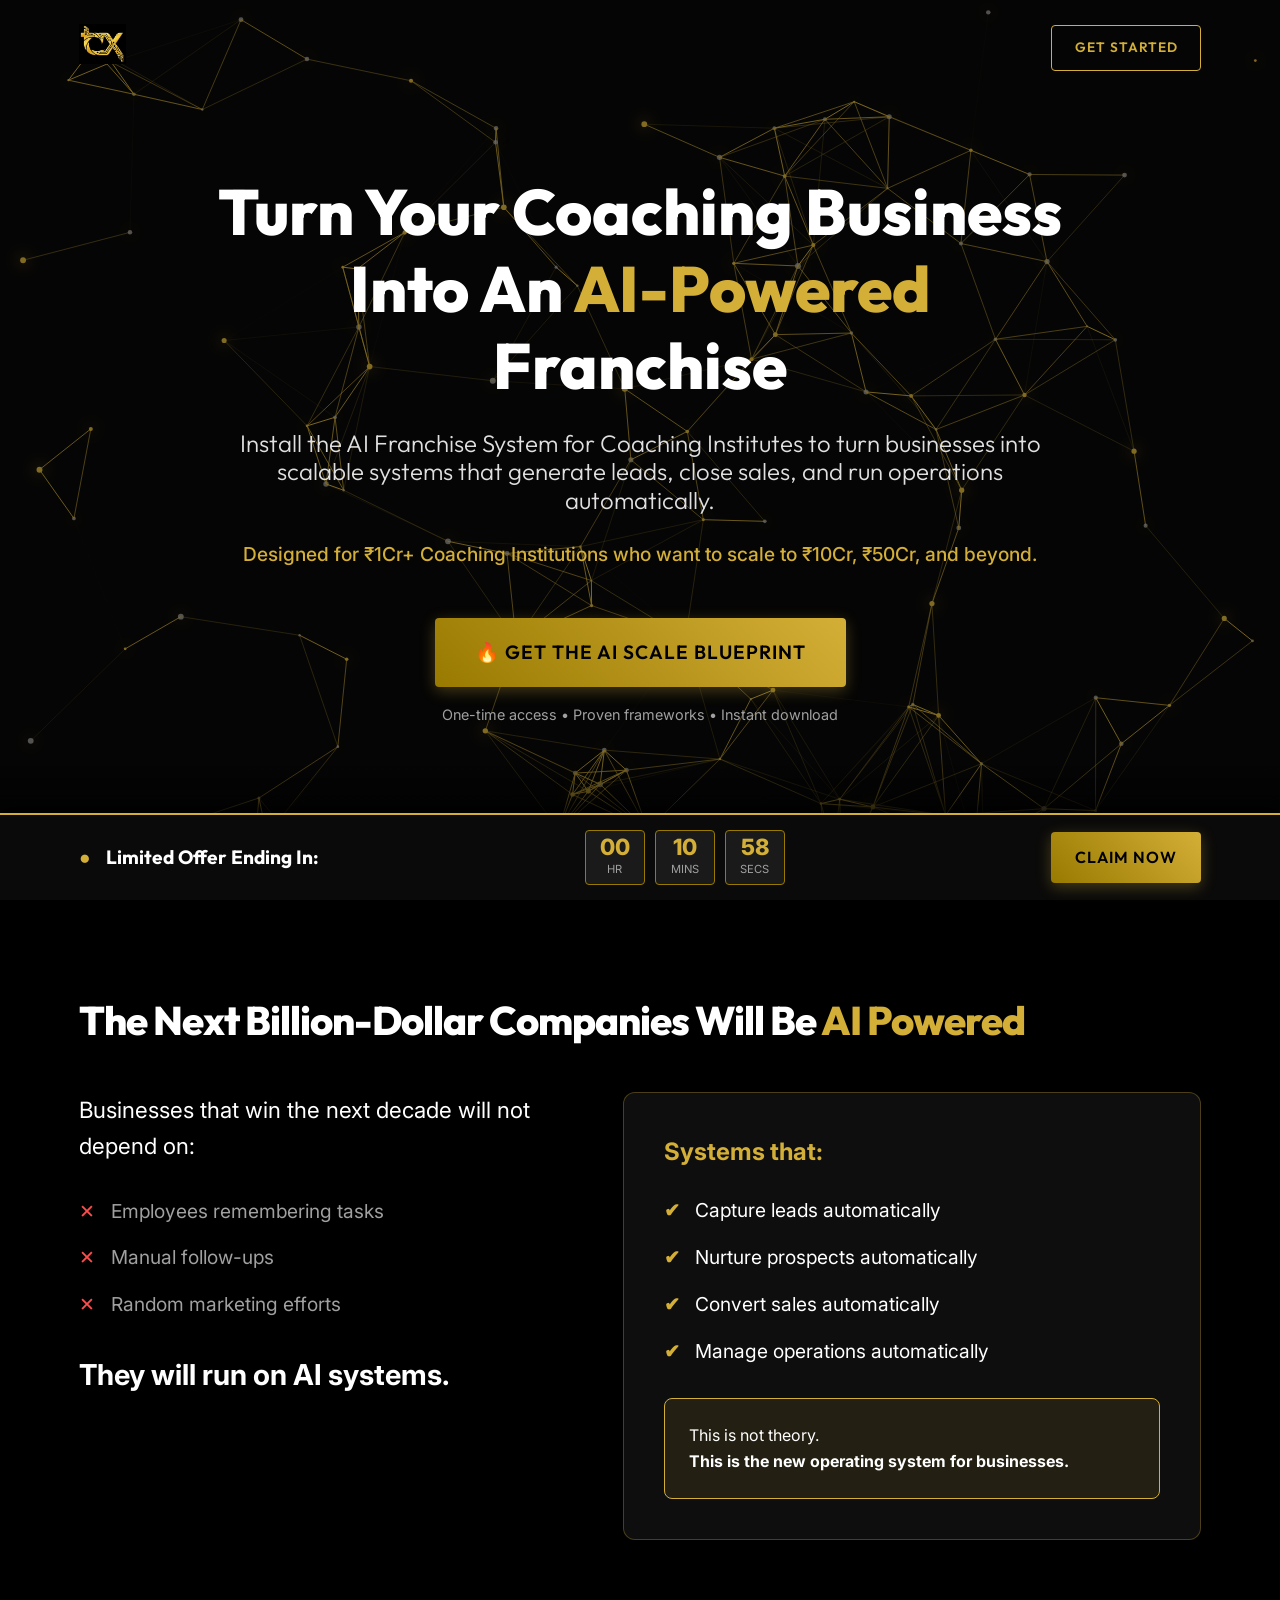
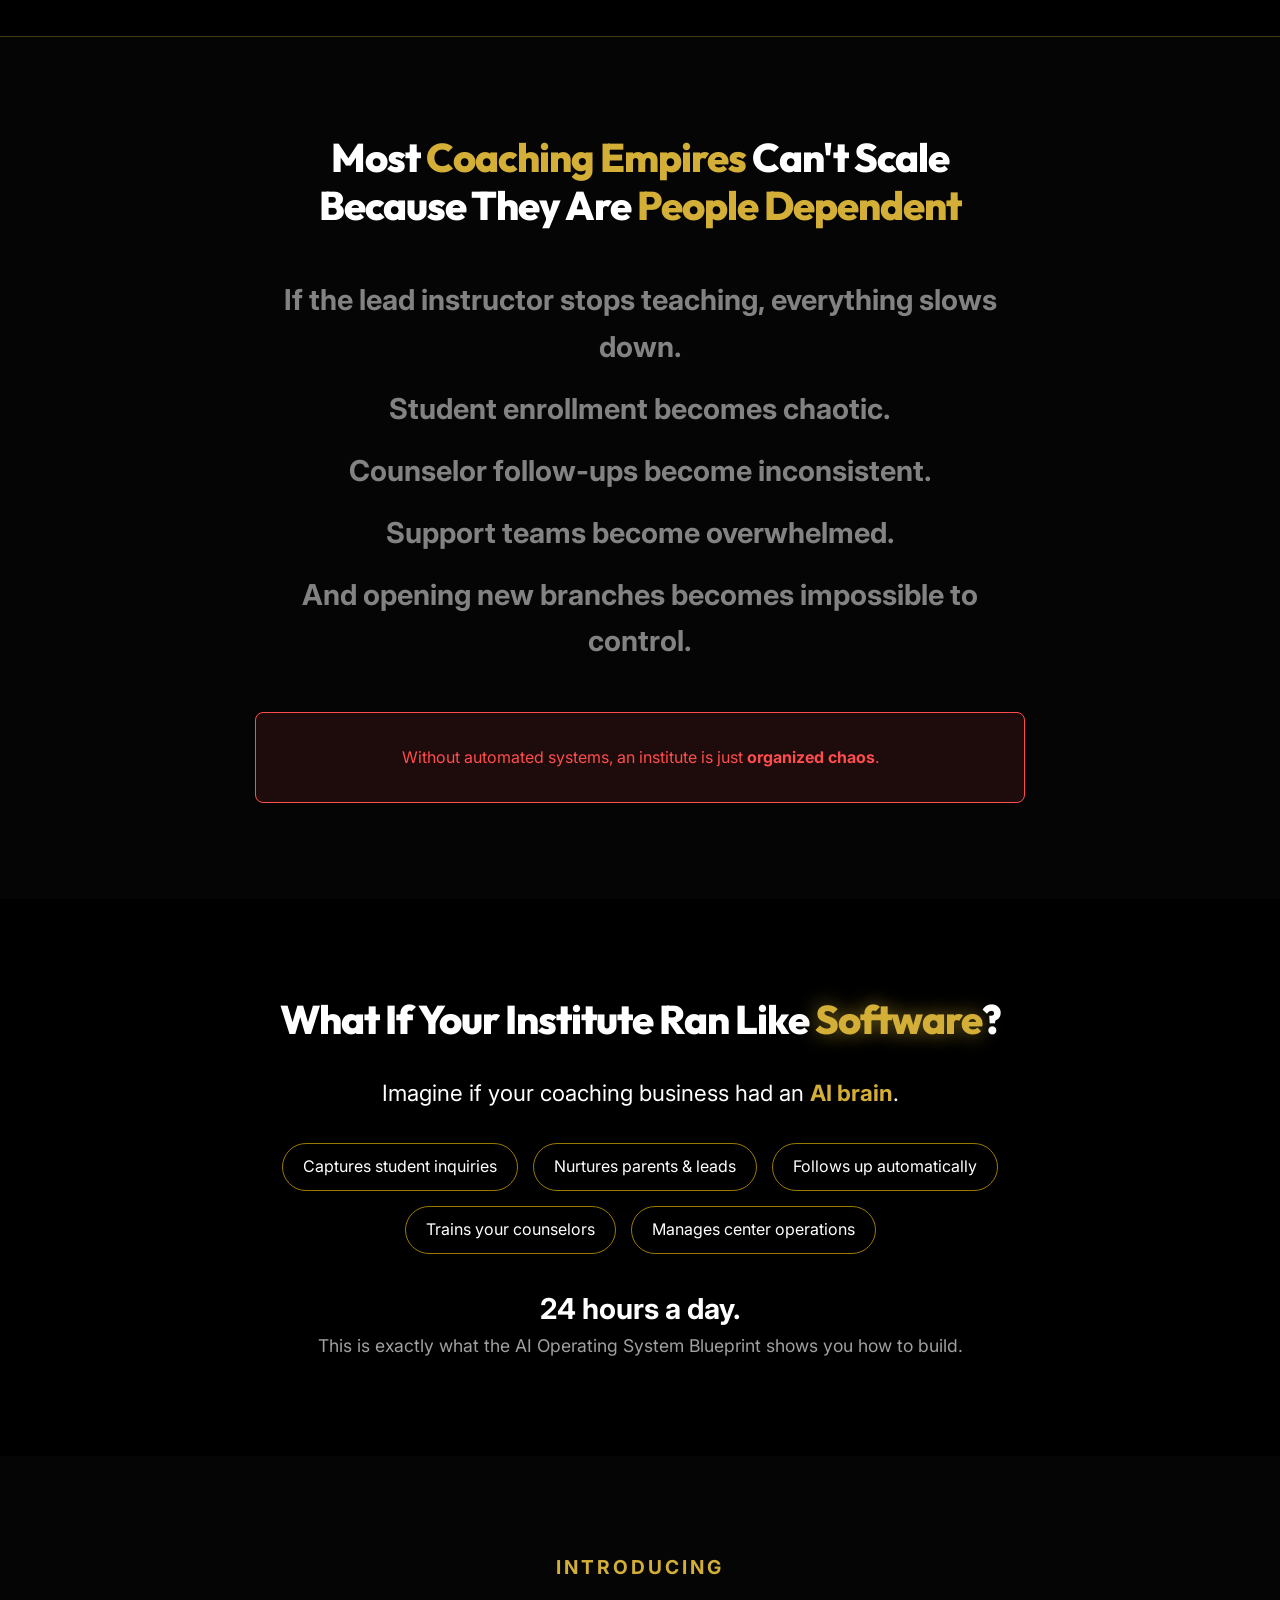
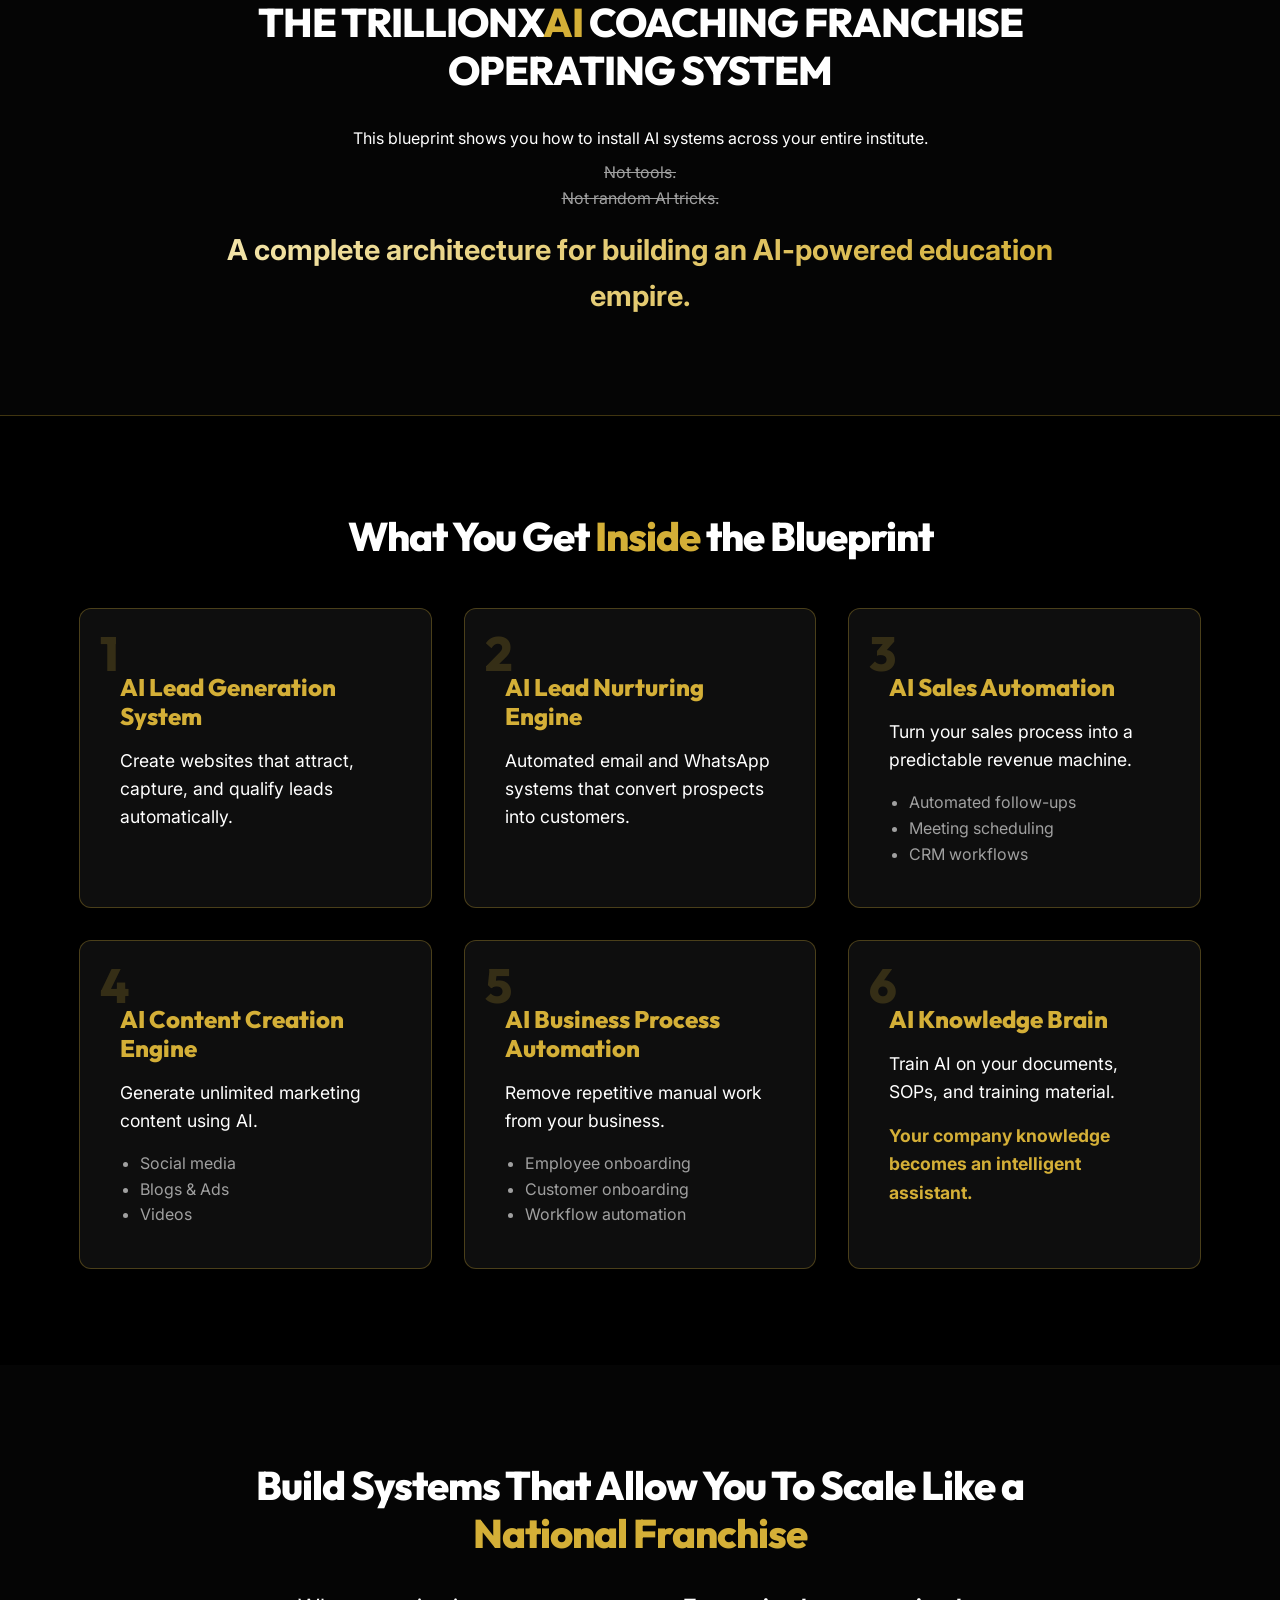
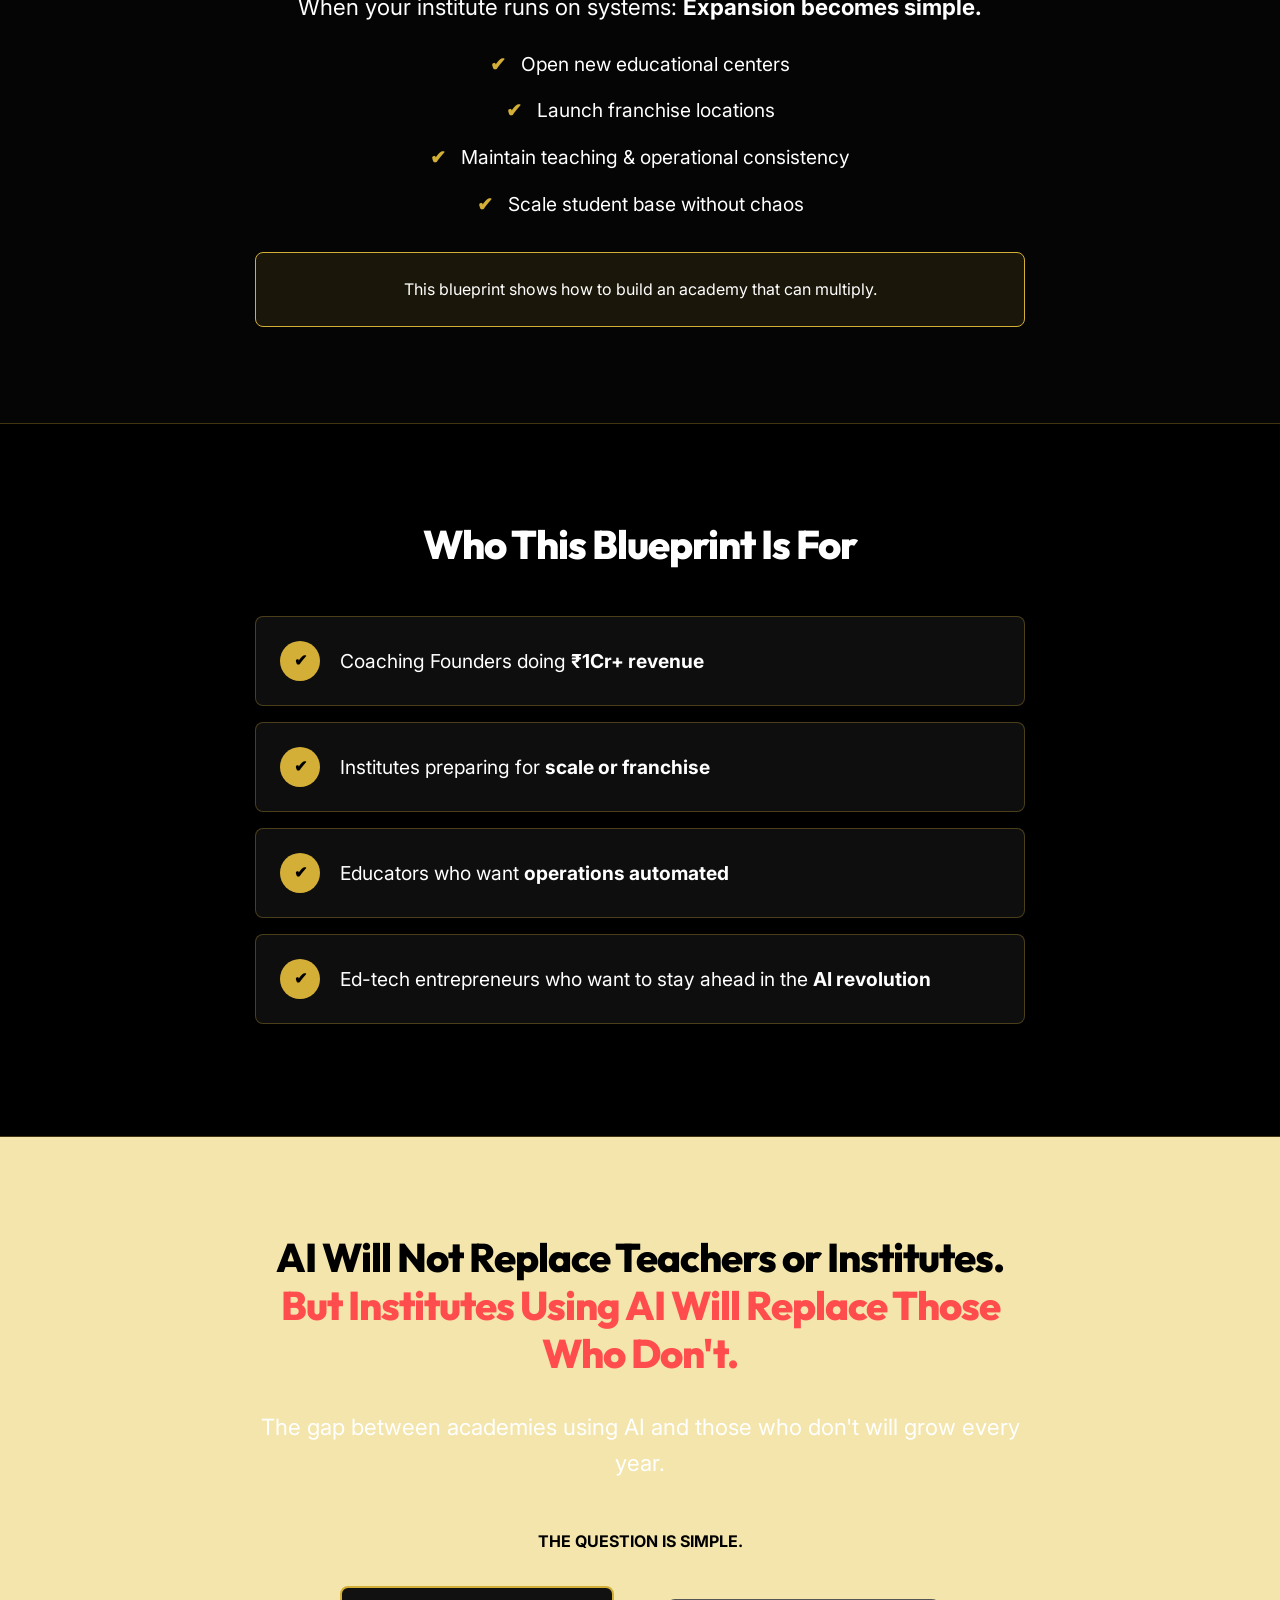
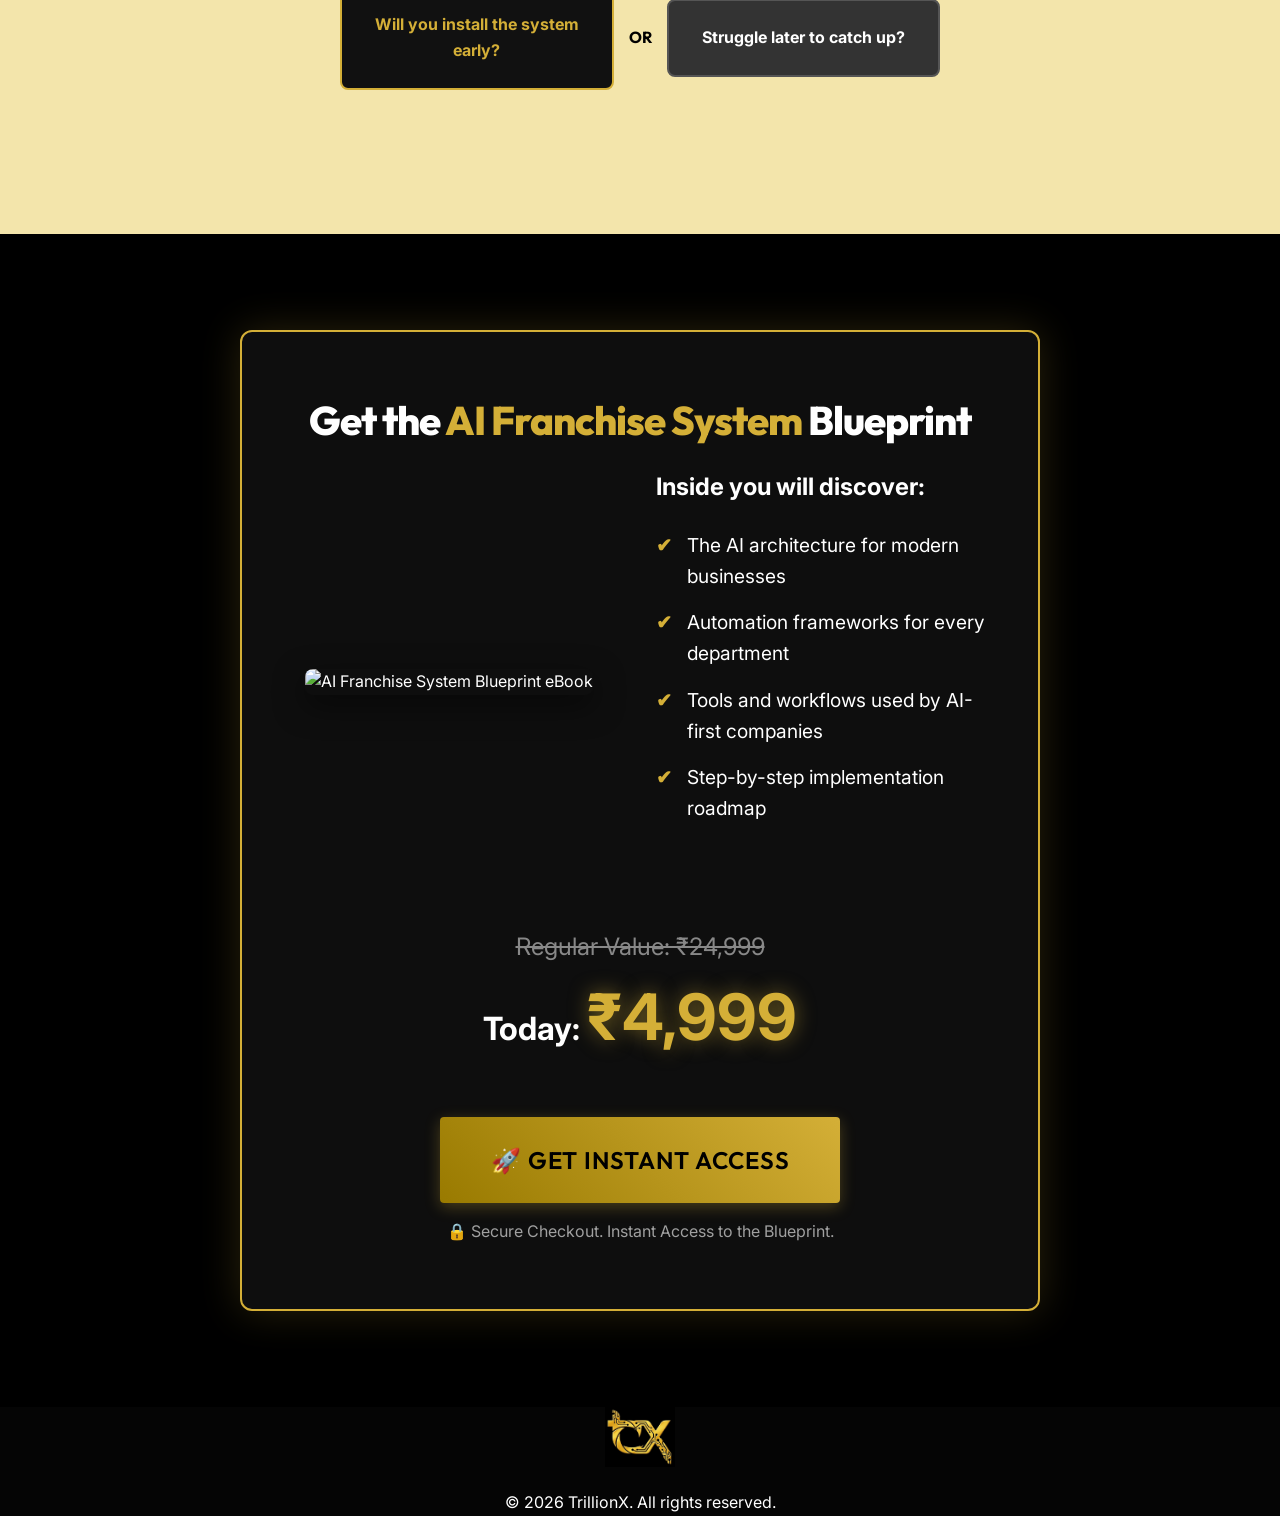
==== index.html @ dd4458d4 "first commit" ====
<!DOCTYPE html>
<html lang="en">

<head>
    <meta charset="UTF-8">
    <meta name="viewport" content="width=device-width, initial-scale=1.0">
    <title>TrillionX - AI Business Operating System Blueprint</title>
    <meta name="description"
        content="Install the AI Franchise System for Coaching Institutes to turn businesses into scalable systems that generate leads, close sales, and run operations automatically.">
    <link
        href="https://fonts.googleapis.com/css2?family=Outfit:wght@300;400;600;800&family=Inter:wght@400;500;700&display=swap"
        rel="stylesheet">
    <link rel="stylesheet" href="styles.css">
</head>

<body>

    <!-- Scroll Progress Bar -->
    <div class="progress-container">
        <div class="progress-bar" id="myBar"></div>
    </div>

    <!-- Sticky CTA Button (Removed as per request, using sticky bottom bar instead) -->

    <!-- Navigation -->
    <nav class="navbar">
        <div class="container nav-container">
            <div class="logo">
                <img src="assets/tx-logo.jpeg" alt="TrillionX Logo">
            </div>
            <a href="checkout.html" class="btn btn-outline glow-hover nav-cta-btn">Get Started</a>
        </div>
    </nav>

    <!-- 1. Hero Section -->
    <header id="hero" class="section hero-section">
        <canvas id="hero-canvas"></canvas>
        <div class="container hero-content">
            <h1 class="headline reveal fade-up">Turn Your Coaching Business Into an <span class="text-gold">AI-Powered</span>
                Franchise</h1>
            <h2 class="subheadline reveal fade-up delay-1">Install the AI Franchise System for Coaching Institutes to
                turn businesses into scalable systems that generate leads, close sales, and run operations
                automatically.</h2>
            <p class="supporting-line reveal fade-up delay-2">Designed for ₹1Cr+ Coaching Institutions who want to scale
                to ₹10Cr, ₹50Cr, and beyond.</p>

            <div class="cta-wrapper reveal fade-up delay-3">
                <a href="checkout.html" class="btn btn-primary btn-large pulse-glow">🔥 Get the AI Scale Blueprint</a>
                <p class="cta-microcopy">One-time access &bull; Proven frameworks &bull; Instant download</p>
            </div>
        </div>
        <div class="hero-fade-bottom"></div>
    </header>

    <!-- 2. The Big Opportunity -->
    <section id="opportunity" class="section dark-section">
        <div class="container">
            <div class="section-header reveal fade-up">
                <h2 class="section-title">The Next Billion-Dollar Companies Will Be <span class="text-gold">AI
                        Powered</span></h2>
            </div>

            <div class="content-split">
                <div class="split-left reveal fade-right">
                    <p class="lead-text">Businesses that win the next decade will not depend on:</p>
                    <ul class="cross-list">
                        <li>Employees remembering tasks</li>
                        <li>Manual follow-ups</li>
                        <li>Random marketing efforts</li>
                    </ul>
                    <p class="lead-text emphasize">They will run on AI systems.</p>
                </div>

                <div class="split-right reveal fade-left glass-card">
                    <p class="card-title">Systems that:</p>
                    <ul class="check-list">
                        <li><span>✔</span> Capture leads automatically</li>
                        <li><span>✔</span> Nurture prospects automatically</li>
                        <li><span>✔</span> Convert sales automatically</li>
                        <li><span>✔</span> Manage operations automatically</li>
                    </ul>
                    <div class="callout box-gold">
                        <p>This is not theory.<br><strong>This is the new operating system for businesses.</strong></p>
                    </div>
                </div>
            </div>
        </div>
    </section>

    <!-- 3. The Problem -->
    <section id="problem" class="section border-top">
        <div class="container text-center max-w-800">
            <h2 class="section-title reveal fade-up">Most <span class="text-gold">Coaching Empires</span> Can't Scale
                Because They Are <span class="text-gold">People Dependent</span></h2>

            <div class="problem-stack">
                <p class="problem-text reveal fade-up delay-1">If the lead instructor stops teaching, everything slows
                    down.</p>
                <p class="problem-text reveal fade-up delay-2">Student enrollment becomes chaotic.</p>
                <p class="problem-text reveal fade-up delay-3">Counselor follow-ups become inconsistent.</p>
                <p class="problem-text reveal fade-up delay-4">Support teams become overwhelmed.</p>
                <p class="problem-text reveal fade-up delay-5">And opening new branches becomes impossible to control.
                </p>
            </div>

            <div class="alert-box alert-red reveal zoom-in">
                <p>Without automated systems, an institute is just <strong>organized chaos</strong>.</p>
            </div>
        </div>
    </section>

    <!-- 4. The Breakthrough Idea -->
    <section id="solution" class="section dark-section">
        <div class="container text-center max-w-800">
            <h2 class="section-title text-xl reveal fade-up">What If Your Institute Ran Like <span
                    class="text-gold glow-text">Software</span>?</h2>

            <p class="lead-text mt-4 reveal fade-up delay-1">Imagine if your coaching business had an <strong
                    class="text-gold">AI brain</strong>.</p>

            <div class="feature-pills reveal fade-up delay-2">
                <span class="pill">Captures student inquiries</span>
                <span class="pill">Nurtures parents & leads</span>
                <span class="pill">Follows up automatically</span>
                <span class="pill">Trains your counselors</span>
                <span class="pill">Manages center operations</span>
            </div>

            <p class="lead-text emphasize mt-4 reveal fade-up delay-3">24 hours a day.</p>
            <p class="sub-text reveal fade-up delay-4">This is exactly what the AI Operating System Blueprint shows you
                how to build.</p>
        </div>
    </section>

    <!-- 5. Introducing the Product -->
    <section id="product" class="section product-showcase">
        <div class="container text-center max-w-900">
            <p class="kicker text-gold reveal fade-up">Introducing</p>
            <h2 class="section-title uppercase reveal fade-up delay-1">The TrillionX<span class="text-gold">AI</span>
                Coaching Franchise Operating System</h2>

            <div class="product-description reveal fade-up delay-2 mt-4">
                <p>This blueprint shows you how to install AI systems across your entire institute.</p>
                <p class="text-muted line-through mt-2">Not tools.</p>
                <p class="text-muted line-through">Not random AI tricks.</p>
                <p class="emphasize gradient-text mt-3">A complete architecture for building an AI-powered education
                    empire.</p>
            </div>
        </div>
    </section>

    <!-- 6. What You Get Inside the Blueprint -->
    <section id="features" class="section dark-section border-top">
        <div class="container">
            <h2 class="section-title text-center mb-5 reveal fade-up">What You Get <span class="text-gold">Inside</span>
                the Blueprint</h2>

            <div class="grid features-grid">
                <!-- Feature 1 -->
                <div class="feature-card glass-card reveal zoom-in">
                    <div class="fc-number">1</div>
                    <h3 class="fc-title">AI Lead Generation System</h3>
                    <p class="fc-desc">Create websites that attract, capture, and qualify leads automatically.</p>
                </div>

                <!-- Feature 2 -->
                <div class="feature-card glass-card reveal zoom-in delay-1">
                    <div class="fc-number">2</div>
                    <h3 class="fc-title">AI Lead Nurturing Engine</h3>
                    <p class="fc-desc">Automated email and WhatsApp systems that convert prospects into customers.</p>
                </div>

                <!-- Feature 3 -->
                <div class="feature-card glass-card reveal zoom-in delay-2">
                    <div class="fc-number">3</div>
                    <h3 class="fc-title">AI Sales Automation</h3>
                    <p class="fc-desc">Turn your sales process into a predictable revenue machine.</p>
                    <ul class="fc-list">
                        <li>Automated follow-ups</li>
                        <li>Meeting scheduling</li>
                        <li>CRM workflows</li>
                    </ul>
                </div>

                <!-- Feature 4 -->
                <div class="feature-card glass-card reveal zoom-in delay-3">
                    <div class="fc-number">4</div>
                    <h3 class="fc-title">AI Content Creation Engine</h3>
                    <p class="fc-desc">Generate unlimited marketing content using AI.</p>
                    <ul class="fc-list">
                        <li>Social media</li>
                        <li>Blogs &amp; Ads</li>
                        <li>Videos</li>
                    </ul>
                </div>

                <!-- Feature 5 -->
                <div class="feature-card glass-card reveal zoom-in delay-4">
                    <div class="fc-number">5</div>
                    <h3 class="fc-title">AI Business Process Automation</h3>
                    <p class="fc-desc">Remove repetitive manual work from your business.</p>
                    <ul class="fc-list">
                        <li>Employee onboarding</li>
                        <li>Customer onboarding</li>
                        <li>Workflow automation</li>
                    </ul>
                </div>

                <!-- Feature 6 -->
                <div class="feature-card glass-card reveal zoom-in delay-5">
                    <div class="fc-number">6</div>
                    <h3 class="fc-title">AI Knowledge Brain</h3>
                    <p class="fc-desc">Train AI on your documents, SOPs, and training material.</p>
                    <p class="fc-desc mt-2 text-gold"><strong>Your company knowledge becomes an intelligent
                            assistant.</strong></p>
                </div>
            </div>
        </div>
    </section>

    <!-- 7. The Franchise Opportunity -->
    <section id="scale" class="section">
        <div class="container container-sm text-center">
            <h2 class="section-title reveal fade-up">Build Systems That Allow You To Scale Like a <span
                    class="text-gold">National Franchise</span></h2>

            <p class="lead-text mt-4 reveal fade-up delay-1">When your institute runs on systems: <strong>Expansion
                    becomes simple.</strong></p>

            <ul class="check-list checklist-center mt-4 reveal fade-up delay-2">
                <li><span>✔</span> Open new educational centers</li>
                <li><span>✔</span> Launch franchise locations</li>
                <li><span>✔</span> Maintain teaching & operational consistency</li>
                <li><span>✔</span> Scale student base without chaos</li>
            </ul>

            <div class="callout box-gold outline-only mt-5 reveal zoom-in delay-3">
                <p>This blueprint shows how to build an academy that can multiply.</p>
            </div>
        </div>
    </section>

    <!-- 8. Who This Blueprint Is For -->
    <section id="audience" class="section dark-section border-y">
        <div class="container container-sm">
            <h2 class="section-title text-center reveal fade-up">Who This Blueprint Is For</h2>

            <ul class="audience-list mt-5 reveal fade-up delay-1">
                <li>
                    <div class="icon-wrap">✔</div>
                    <p>Coaching Founders doing <strong>₹1Cr+ revenue</strong></p>
                </li>
                <li>
                    <div class="icon-wrap">✔</div>
                    <p>Institutes preparing for <strong>scale or franchise</strong></p>
                </li>
                <li>
                    <div class="icon-wrap">✔</div>
                    <p>Educators who want <strong>operations automated</strong></p>
                </li>
                <li>
                    <div class="icon-wrap">✔</div>
                    <p>Ed-tech entrepreneurs who want to stay ahead in the <strong>AI revolution</strong></p>
                </li>
            </ul>
        </div>
    </section>

    <!-- 9. The Cost of Ignoring AI -->
    <section id="cost" class="section bg-warning">
        <div class="container text-center max-w-800">
            <h2 class="section-title text-dark reveal fade-up">AI Will Not Replace Teachers or Institutes. <br><span
                    class="text-red">But Institutes Using AI Will Replace Those Who Don't.</span></h2>

            <p class="lead-text text-dark mt-4 reveal fade-up delay-1">The gap between academies using AI and those who
                don't will grow every year.</p>

            <div class="decision-split mt-5 reveal fade-up delay-2">
                <p class="decision-q font-bold uppercase text-dark">The question is simple.</p>
                <div class="d-flex split-options mt-4">
                    <div class="opt opt-yes">
                        <p>Will you install the system early?</p>
                    </div>
                    <div class="opt-or text-dark">OR</div>
                    <div class="opt opt-no">
                        <p>Struggle later to catch up?</p>
                    </div>
                </div>
            </div>
        </div>
    </section>

    <!-- 10. Offer Section -->
    <section id="offer" class="section dark-section">
        <div class="container text-center">

            <div class="offer-box glass-card reveal zoom-in">
                <h2 class="section-title mb-4">Get the <span class="text-gold">AI Franchise System</span> Blueprint</h2>

                <div class="offer-split">
                    <div class="offer-image">
                        <img src="assets/blueprint.png" alt="AI Franchise System Blueprint eBook"
                            class="blueprint-img pulse-glow-img">
                    </div>
                    <div class="offer-contents text-left mb-5">
                        <p class="mb-3 font-bold text-lg">Inside you will discover:</p>
                        <ul class="check-list">
                            <li><span>✔</span> The AI architecture for modern businesses</li>
                            <li><span>✔</span> Automation frameworks for every department</li>
                            <li><span>✔</span> Tools and workflows used by AI-first companies</li>
                            <li><span>✔</span> Step-by-step implementation roadmap</li>
                        </ul>
                    </div>
                </div>

                <div class="pricing-box mb-5 mt-4">
                    <p class="price-strikethrough">Regular Value: ₹24,999</p>
                    <p class="price-today">Today: <span class="text-gold text-giant">₹4,999</span></p>
                </div>

                <a href="checkout.html" class="btn btn-primary btn-massive pulse-glow">🚀 Get Instant Access</a>
                <p class="secure-checkout mt-3 text-muted">🔒 Secure Checkout. Instant Access to the Blueprint.</p>
            </div>

        </div>
    </section>

    <!-- Footer -->
    <footer class="footer">
        <div class="container text-center">
            <img src="assets/tx-logo.jpeg" alt="TrillionX Logo" class="footer-logo mb-3">
            <p>&copy; 2026 TrillionX. All rights reserved.</p>
        </div>
    </footer>

    <!-- Sticky Timer Bar -->
    <div class="sticky-timer-bar">
        <div class="container timer-container">
            <div class="timer-text">
                <span class="text-gold blink-dot">●</span> Limited Offer Ending In:
            </div>
            <div class="timer-clock">
                <div class="timer-block">
                    <span class="num text-white" id="timer-hr">00</span>
                    <span class="label">hr</span>
                </div>
                <div class="timer-block">
                    <span class="num text-gold" id="timer-min">11</span>
                    <span class="label">mins</span>
                </div>
                <div class="timer-block">
                    <span class="num text-gold" id="timer-sec">00</span>
                    <span class="label">secs</span>
                </div>
            </div>
            <a href="checkout.html" class="btn btn-primary timer-btn pulse-glow">Claim Now</a>
        </div>
    </div>

    <script src="main.js"></script>
</body>

</html>
---- styles.css ----
/* Reset and Base Styles */
* {
    margin: 0;
    padding: 0;
    box-sizing: border-box;
}

:root {
    /* Luxury Color Palette */
    --color-bg-dark: #050505;
    --color-bg-darker: #000000;
    --color-gold: #d4af37;
    --color-gold-light: #f3e5ab;
    --color-gold-dark: #997a00;
    --color-white: #ffffff;
    --color-text-muted: #a0a0a0;
    --color-glass: rgba(20, 20, 20, 0.7);
    --color-glass-border: rgba(212, 175, 55, 0.3);

    /* Typography */
    --font-heading: 'Outfit', sans-serif;
    --font-body: 'Inter', sans-serif;
}

html {
    scroll-behavior: smooth;
    font-size: 16px;
}

body {
    background-color: var(--color-bg-dark);
    color: var(--color-white);
    font-family: var(--font-body);
    line-height: 1.6;
    overflow-x: hidden;
}

/* Typography Utility Classes */
h1,
h2,
h3,
h4,
h5,
h6 {
    font-family: var(--font-heading);
    font-weight: 800;
    line-height: 1.2;
}

.text-gold {
    color: var(--color-gold);
}

.text-red {
    color: #ff4d4d;
}

.text-dark {
    color: var(--color-bg-darker);
}

.glow-text {
    text-shadow: 0 0 20px rgba(212, 175, 55, 0.6);
}

.gradient-text {
    background: linear-gradient(90deg, var(--color-gold-light) 0%, var(--color-gold) 100%);
    background-clip: text;
    -webkit-background-clip: text;
    -webkit-text-fill-color: transparent;
}

.text-muted {
    color: var(--color-text-muted);
}

.text-xl {
    font-size: 3rem;
}

.text-lg {
    font-size: 1.5rem;
}

.text-sm {
    font-size: 0.9rem;
}

.font-bold {
    font-weight: 700;
}

.uppercase {
    text-transform: uppercase;
}

.text-center {
    text-align: center;
}

.text-left {
    text-align: left;
}

.line-through {
    text-decoration: line-through;
}

.mb-2 {
    margin-bottom: 0.5rem;
}

.mb-3 {
    margin-bottom: 1rem;
}

.mb-4 {
    margin-bottom: 1.5rem;
}

.mb-5 {
    margin-bottom: 3rem;
}

.mt-2 {
    margin-top: 0.5rem;
}

.mt-3 {
    margin-top: 1rem;
}

.mt-4 {
    margin-top: 2rem;
}

.mt-5 {
    margin-top: 3rem;
}

/* Layout Utilities */
.container {
    width: 90%;
    margin: 0 auto;
    max-width: 1200px;
    padding: 0 15px;
}

.container-sm {
    max-width: 800px;
}

.max-w-800 {
    max-width: 800px;
    margin-left: auto;
    margin-right: auto;
}

.max-w-900 {
    max-width: 900px;
    margin-left: auto;
    margin-right: auto;
}

.w-full {
    width: 100%;
}

/* Scroll Progress Bar */
.progress-container {
    width: 100%;
    height: 4px;
    background: transparent;
    position: fixed;
    top: 0;
    z-index: 1000;
}

.progress-bar {
    height: 4px;
    background: var(--color-gold);
    box-shadow: 0 0 10px var(--color-gold);
    width: 0%;
}

/* Base Components */
.btn {
    display: inline-block;
    padding: 1rem 2rem;
    font-family: var(--font-heading);
    font-weight: 600;
    text-transform: uppercase;
    text-decoration: none;
    border-radius: 4px;
    transition: all 0.3s ease;
    cursor: pointer;
    border: none;
    letter-spacing: 1px;
}

.btn-primary {
    background: linear-gradient(45deg, var(--color-gold-dark), var(--color-gold));
    color: var(--color-bg-darker);
    box-shadow: 0 4px 15px rgba(212, 175, 55, 0.3);
}

.btn-primary:hover,
.glow-hover:hover {
    box-shadow: 0 0 25px rgba(212, 175, 55, 0.8);
    transform: translateY(-2px);
}

.btn-outline {
    background: transparent;
    border: 1px solid var(--color-gold);
    color: var(--color-gold);
}

.nav-cta-btn {
    padding: 0.7rem 1.4rem;
    font-size: 0.85rem;
}

.btn-large {
    font-size: 1.2rem;
    padding: 1.2rem 2.5rem;
}

.btn-massive {
    font-size: 1.5rem;
    padding: 1.5rem 3rem;
    width: 100%;
    max-width: 400px;
}

.pulse-glow {
    animation: pulse 2s infinite;
}

@keyframes pulse {
    0% {
        box-shadow: 0 0 0 0 rgba(212, 175, 55, 0.7);
    }

    70% {
        box-shadow: 0 0 0 15px rgba(212, 175, 55, 0);
    }

    100% {
        box-shadow: 0 0 0 0 rgba(212, 175, 55, 0);
    }
}

/* Glassmorphism Cards */
.glass-card {
    background: var(--color-glass);
    backdrop-filter: blur(10px);
    -webkit-backdrop-filter: blur(10px);
    border: 1px solid var(--color-glass-border);
    border-radius: 12px;
    padding: 2.5rem;
}

/* Sections */
.section {
    padding: 6rem 0;
    position: relative;
}

.dark-section {
    background-color: var(--color-bg-darker);
}

.border-top {
    border-top: 1px solid var(--color-glass-border);
}

.border-y {
    border-top: 1px solid var(--color-glass-border);
    border-bottom: 1px solid var(--color-glass-border);
}

.bg-warning {
    background-color: var(--color-gold-light);
}

.section-title {
    font-size: 2.5rem;
    margin-bottom: 1.5rem;
    letter-spacing: -1px;
}

.lead-text {
    font-size: 1.4rem;
    color: var(--color-white);
}

.sub-text {
    font-size: 1.1rem;
    color: var(--color-text-muted);
}

.emphasize {
    font-weight: 700;
    font-size: 1.8rem;
}

/* Sticky CTA */
.sticky-cta {
    position: fixed;
    bottom: 90px;
    right: 30px;
    background: var(--color-gold);
    color: var(--color-bg-darker);
    padding: 1rem 2rem;
    font-family: var(--font-heading);
    font-weight: 700;
    text-transform: uppercase;
    text-decoration: none;
    border-radius: 50px;
    z-index: 999;
    box-shadow: 0 5px 20px rgba(212, 175, 55, 0.5);
    transition: all 0.4s ease;
    opacity: 0;
    transform: translateY(50px);
    pointer-events: none;
}

.sticky-cta.visible {
    opacity: 1;
    transform: translateY(0);
    pointer-events: auto;
}

/* Navigation */
.navbar {
    position: absolute;
    top: 0;
    left: 0;
    width: 100%;
    padding: 1.5rem 0;
    z-index: 100;
}

.nav-container {
    display: flex;
    justify-content: space-between;
    align-items: center;
}

.logo img {
    height: 40px;
}

/* 1. Hero Section */
.hero-section {
    height: 100vh;
    min-height: 800px;
    display: flex;
    align-items: center;
    justify-content: center;
    text-align: center;
    position: relative;
    overflow: hidden;
}

#hero-canvas {
    position: absolute;
    top: 0;
    left: 0;
    width: 100%;
    height: 100%;
    z-index: 1;
    opacity: 0.6;
}

.hero-content {
    position: relative;
    z-index: 10;
    max-width: 900px;
}

.hero-content .headline {
    font-size: 4rem;
    margin-bottom: 1.5rem;
    text-transform: capitalize;
}

.hero-content .subheadline {
    font-size: 1.5rem;
    font-weight: 300;
    color: #e0e0e0;
    margin-bottom: 1.5rem;
}

.hero-content .supporting-line {
    font-size: 1.2rem;
    color: var(--color-gold);
    margin-bottom: 3rem;
    font-weight: 500;
}

.cta-microcopy {
    margin-top: 1rem;
    font-size: 0.9rem;
    color: var(--color-text-muted);
}

.hero-fade-bottom {
    position: absolute;
    bottom: 0;
    left: 0;
    width: 100%;
    height: 150px;
    background: linear-gradient(to bottom, transparent, var(--color-bg-darker));
    z-index: 5;
}

/* Lists and Alignment */
.cross-list {
    list-style: none;
    margin: 2rem 0;
}

.cross-list li {
    font-size: 1.2rem;
    margin-bottom: 1rem;
    position: relative;
    padding-left: 2rem;
    color: var(--color-text-muted);
}

.cross-list li::before {
    content: '✕';
    position: absolute;
    left: 0;
    color: #ff4d4d;
}

.check-list {
    list-style: none;
    margin: 1.5rem 0;
}

.check-list li {
    font-size: 1.2rem;
    margin-bottom: 1rem;
    display: flex;
    align-items: flex-start;
}

.check-list li span {
    color: var(--color-gold);
    margin-right: 15px;
    font-weight: bold;
}

.checklist-center li {
    justify-content: center;
}

/* 2. Opportunity */
.content-split {
    display: flex;
    flex-wrap: wrap;
    gap: 3rem;
    margin-top: 3rem;
}

.split-left,
.split-right {
    flex: 1;
    min-width: 300px;
}

.card-title {
    font-size: 1.5rem;
    font-weight: bold;
    color: var(--color-gold);
    margin-bottom: 1rem;
}

.box-gold {
    border: 1px solid var(--color-gold);
    background: rgba(212, 175, 55, 0.1);
    padding: 1.5rem;
    border-radius: 8px;
    margin-top: 2rem;
}

/* 3. Problem */
.problem-stack {
    margin: 3rem 0;
}

.problem-text {
    font-size: 1.8rem;
    font-weight: bold;
    color: rgba(255, 255, 255, 0.5);
    margin-bottom: 1rem;
    transition: color 0.3s;
}

.problem-text:hover {
    color: #fff;
}

.alert-red {
    border: 1px solid #ff4d4d;
    background: rgba(255, 77, 77, 0.1);
    color: #ff4d4d;
    padding: 2rem;
    border-radius: 8px;
}

/* 4. Solution */
.feature-pills {
    display: flex;
    flex-wrap: wrap;
    justify-content: center;
    gap: 15px;
    margin: 2rem 0;
}

.pill {
    padding: 10px 20px;
    border: 1px solid var(--color-gold-dark);
    border-radius: 50px;
    font-size: 1rem;
    background: rgba(0, 0, 0, 0.5);
}

/* 5. Product */
.product-showcase .kicker {
    text-transform: uppercase;
    letter-spacing: 3px;
    font-size: 1.2rem;
    font-weight: bold;
    margin-bottom: 1rem;
}

/* 6. Features Grid */
.features-grid {
    display: grid;
    grid-template-columns: repeat(auto-fit, minmax(300px, 1fr));
    gap: 2rem;
    margin-top: 3rem;
}

.feature-card {
    position: relative;
    padding-top: 4rem;
}

.fc-number {
    position: absolute;
    top: 20px;
    left: 20px;
    font-size: 3rem;
    font-family: var(--font-heading);
    font-weight: 800;
    color: rgba(212, 175, 55, 0.2);
    line-height: 1;
}

.fc-title {
    color: var(--color-gold);
    font-size: 1.5rem;
    margin-bottom: 1rem;
}

.fc-desc {
    font-size: 1.1rem;
    margin-bottom: 1rem;
}

.fc-list {
    list-style-type: disc;
    padding-left: 20px;
    color: var(--color-text-muted);
}

/* 8. Audience */
.audience-list {
    list-style: none;
}

.audience-list li {
    display: flex;
    align-items: center;
    background: var(--color-glass);
    border: 1px solid var(--color-glass-border);
    padding: 1.5rem;
    border-radius: 8px;
    margin-bottom: 1rem;
}

.audience-list .icon-wrap {
    background: var(--color-gold);
    color: #000;
    width: 40px;
    height: 40px;
    border-radius: 50%;
    display: flex;
    align-items: center;
    justify-content: center;
    font-weight: bold;
    margin-right: 20px;
    flex-shrink: 0;
}

.audience-list p {
    font-size: 1.2rem;
    margin: 0;
}

/* 9. Cost */
.decision-split {
    margin: 3rem auto;
    max-width: 600px;
}

.d-flex {
    display: flex;
    align-items: center;
    justify-content: center;
}

.split-options {
    gap: 15px;
    flex-wrap: wrap;
}

.opt {
    padding: 1.5rem;
    border-radius: 8px;
    font-weight: bold;
    flex: 1;
    min-width: 250px;
}

.opt-yes {
    background: #111;
    color: var(--color-gold);
    border: 2px solid var(--color-gold);
}

.opt-no {
    background: #333;
    color: #fff;
    border: 2px solid #555;
}

.opt-or {
    font-weight: bold;
    font-family: var(--font-heading);
}

/* 10. Offer Phase */
.offer-box {
    max-width: 800px;
    margin: 0 auto;
    padding: 4rem 2rem;
    border: 2px solid var(--color-gold);
    box-shadow: 0 0 40px rgba(212, 175, 55, 0.2);
}

.offer-split {
    display: flex;
    align-items: center;
    gap: 2rem;
    margin-bottom: 2rem;
}

.offer-image {
    flex: 1;
}

.blueprint-img {
    max-width: 100%;
    height: auto;
    border-radius: 8px;
    box-shadow: 0 10px 30px rgba(0, 0, 0, 0.5);
}

.offer-contents {
    flex: 1;
}

.price-strikethrough {
    font-size: 1.5rem;
    text-decoration: line-through;
    color: #888;
}

.price-today {
    font-size: 2rem;
    font-weight: bold;
}

.text-giant {
    font-size: 4rem;
    text-shadow: 0 0 20px rgba(212, 175, 55, 0.5);
}

/* Modal */
.modal-overlay {
    position: fixed;
    top: 0;
    left: 0;
    width: 100%;
    height: 100%;
    background: rgba(0, 0, 0, 0.8);
    display: flex;
    align-items: center;
    justify-content: center;
    z-index: 2000;
    opacity: 0;
    visibility: hidden;
    transition: opacity 0.3s;
}

.modal-overlay.show {
    opacity: 1;
    visibility: visible;
}

.modal-content {
    max-width: 500px;
    width: 90%;
    position: relative;
    padding: 3rem 2rem;
    text-align: center;
    background: #0a0a0a;
}

.close-modal {
    position: absolute;
    top: 15px;
    right: 20px;
    font-size: 2rem;
    cursor: pointer;
    color: var(--color-text-muted);
}

.close-modal:hover {
    color: var(--color-gold);
}

/* Utilities & Animations */
.reveal {
    opacity: 0;
    transition: all 0.8s ease-out;
}

.reveal.active {
    opacity: 1;
    transform: translateY(0) translateX(0) scale(1);
}

.fade-up {
    transform: translateY(50px);
}

.fade-right {
    transform: translateX(-50px);
}

.fade-left {
    transform: translateX(50px);
}

.zoom-in {
    transform: scale(0.9);
}

.delay-1 {
    transition-delay: 0.1s;
}

.delay-2 {
    transition-delay: 0.2s;
}

.delay-3 {
    transition-delay: 0.3s;
}

.delay-4 {
    transition-delay: 0.4s;
}

.delay-5 {
    transition-delay: 0.5s;
}

/* Sticky Timer Bar */
.sticky-timer-bar {
    position: fixed;
    bottom: 0;
    left: 0;
    width: 100%;
    background: #0a0a0a;
    border-top: 2px solid var(--color-gold);
    z-index: 1000;
    padding: 15px 0;
    box-shadow: 0 -5px 20px rgba(0, 0, 0, 0.8);
}

.timer-container {
    display: flex;
    justify-content: space-between;
    align-items: center;
    flex-wrap: wrap;
    gap: 15px;
}

.timer-text {
    font-family: var(--font-heading);
    font-weight: 700;
    font-size: 1.2rem;
    color: var(--color-white);
    display: flex;
    align-items: center;
    gap: 15px;
}

.timer-clock {
    display: flex;
    gap: 10px;
}

.timer-block {
    background: #1a1a1a;
    border: 1px solid var(--color-gold-dark);
    padding: 5px 10px;
    border-radius: 4px;
    text-align: center;
    min-width: 60px;
}

.timer-block span.num {
    display: block;
    font-size: 1.4rem;
    color: var(--color-gold);
    font-weight: 800;
    line-height: 1;
}

.timer-block span.label {
    display: block;
    font-size: 0.7rem;
    color: var(--color-text-muted);
    text-transform: uppercase;
    margin-top: 3px;
}

.timer-btn {
    padding: 0.8rem 1.5rem;
    font-size: 1rem;
    white-space: nowrap;
}

/* Footer Fixes */
.footer-logo {
    max-height: 60px;
    width: auto;
}

/* Responsive Adjustments */
@media (max-width: 768px) {
    .hero-content .headline {
        font-size: 2.8rem;
    }

    .hero-content .subheadline {
        font-size: 1.2rem;
    }

    .section-title {
        font-size: 2rem;
    }

    .content-split {
        flex-direction: column;
    }

    .offer-split {
        flex-direction: column;
    }

    .btn-massive {
        font-size: 1.2rem;
    }

    .nav-cta-btn {
        padding: 0.65rem 1.2rem;
        font-size: 0.8rem;
    }

    .timer-container {
        justify-content: center;
    }
}
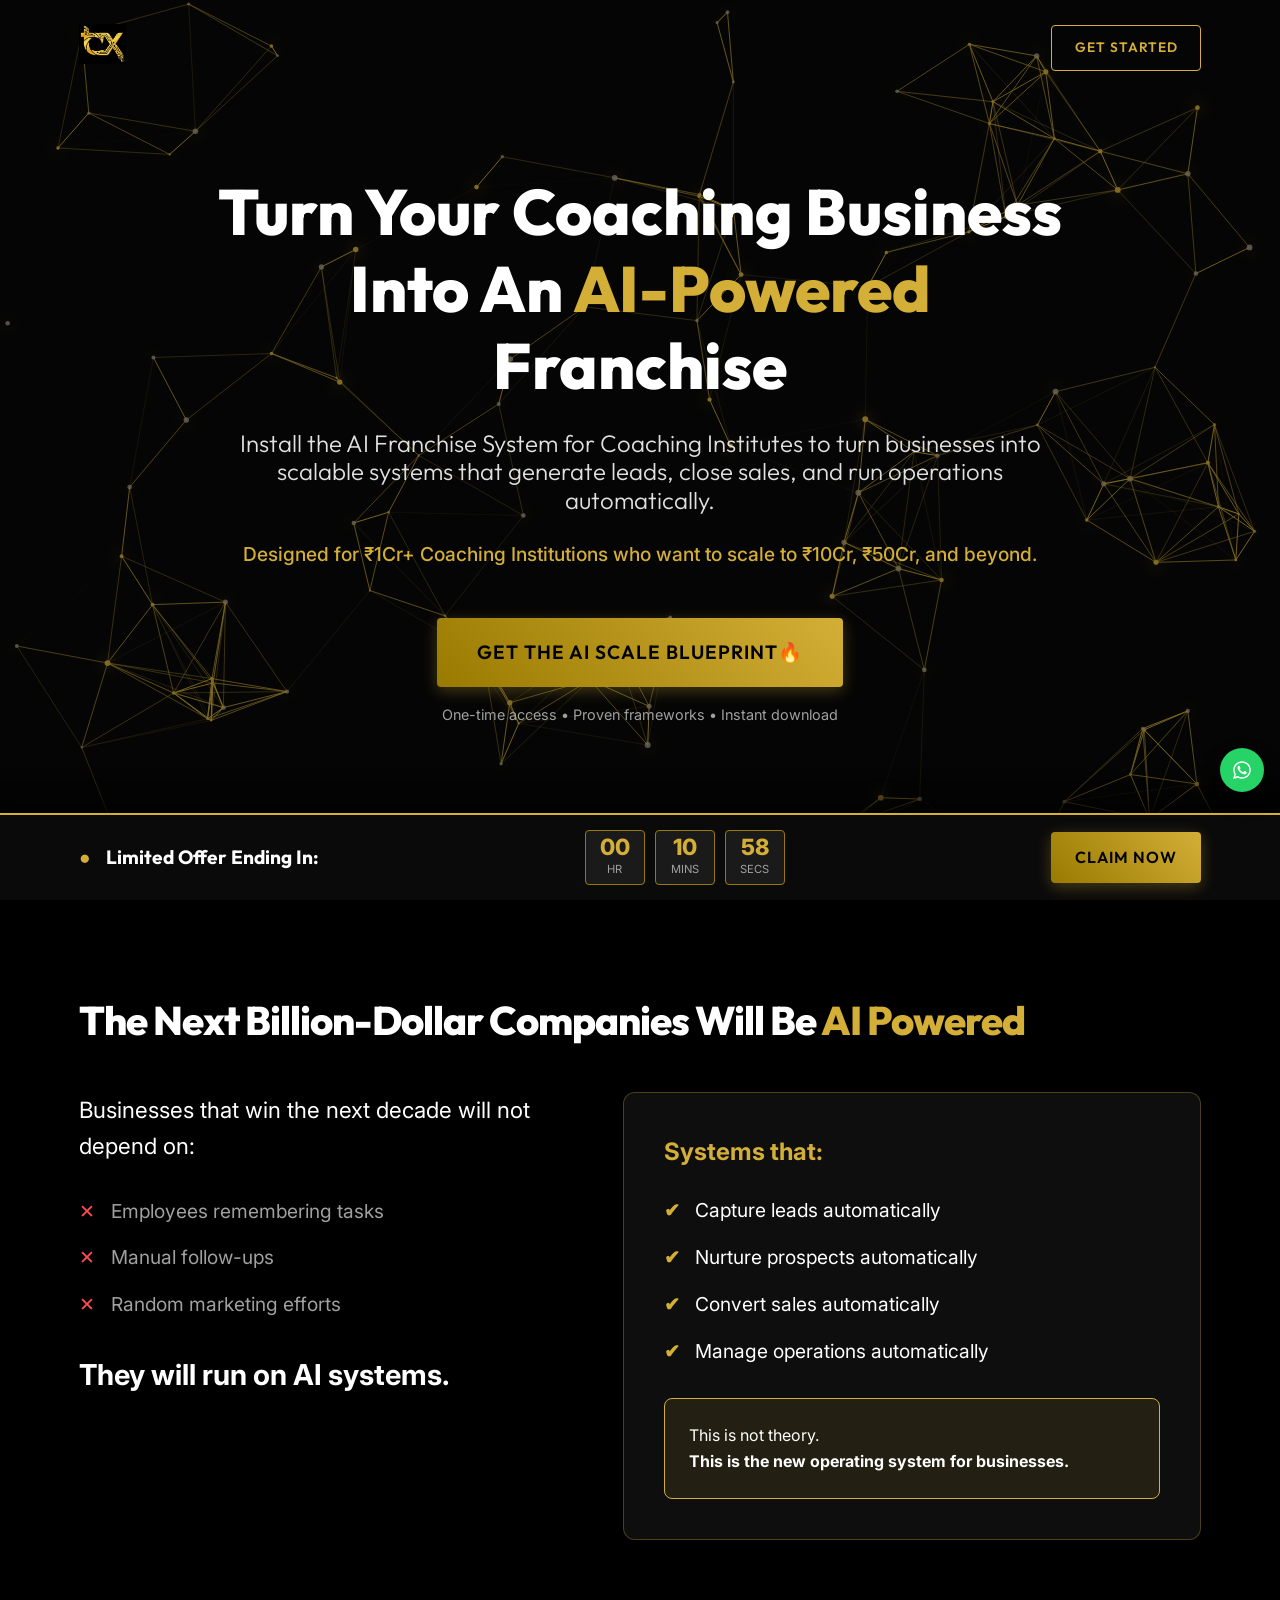
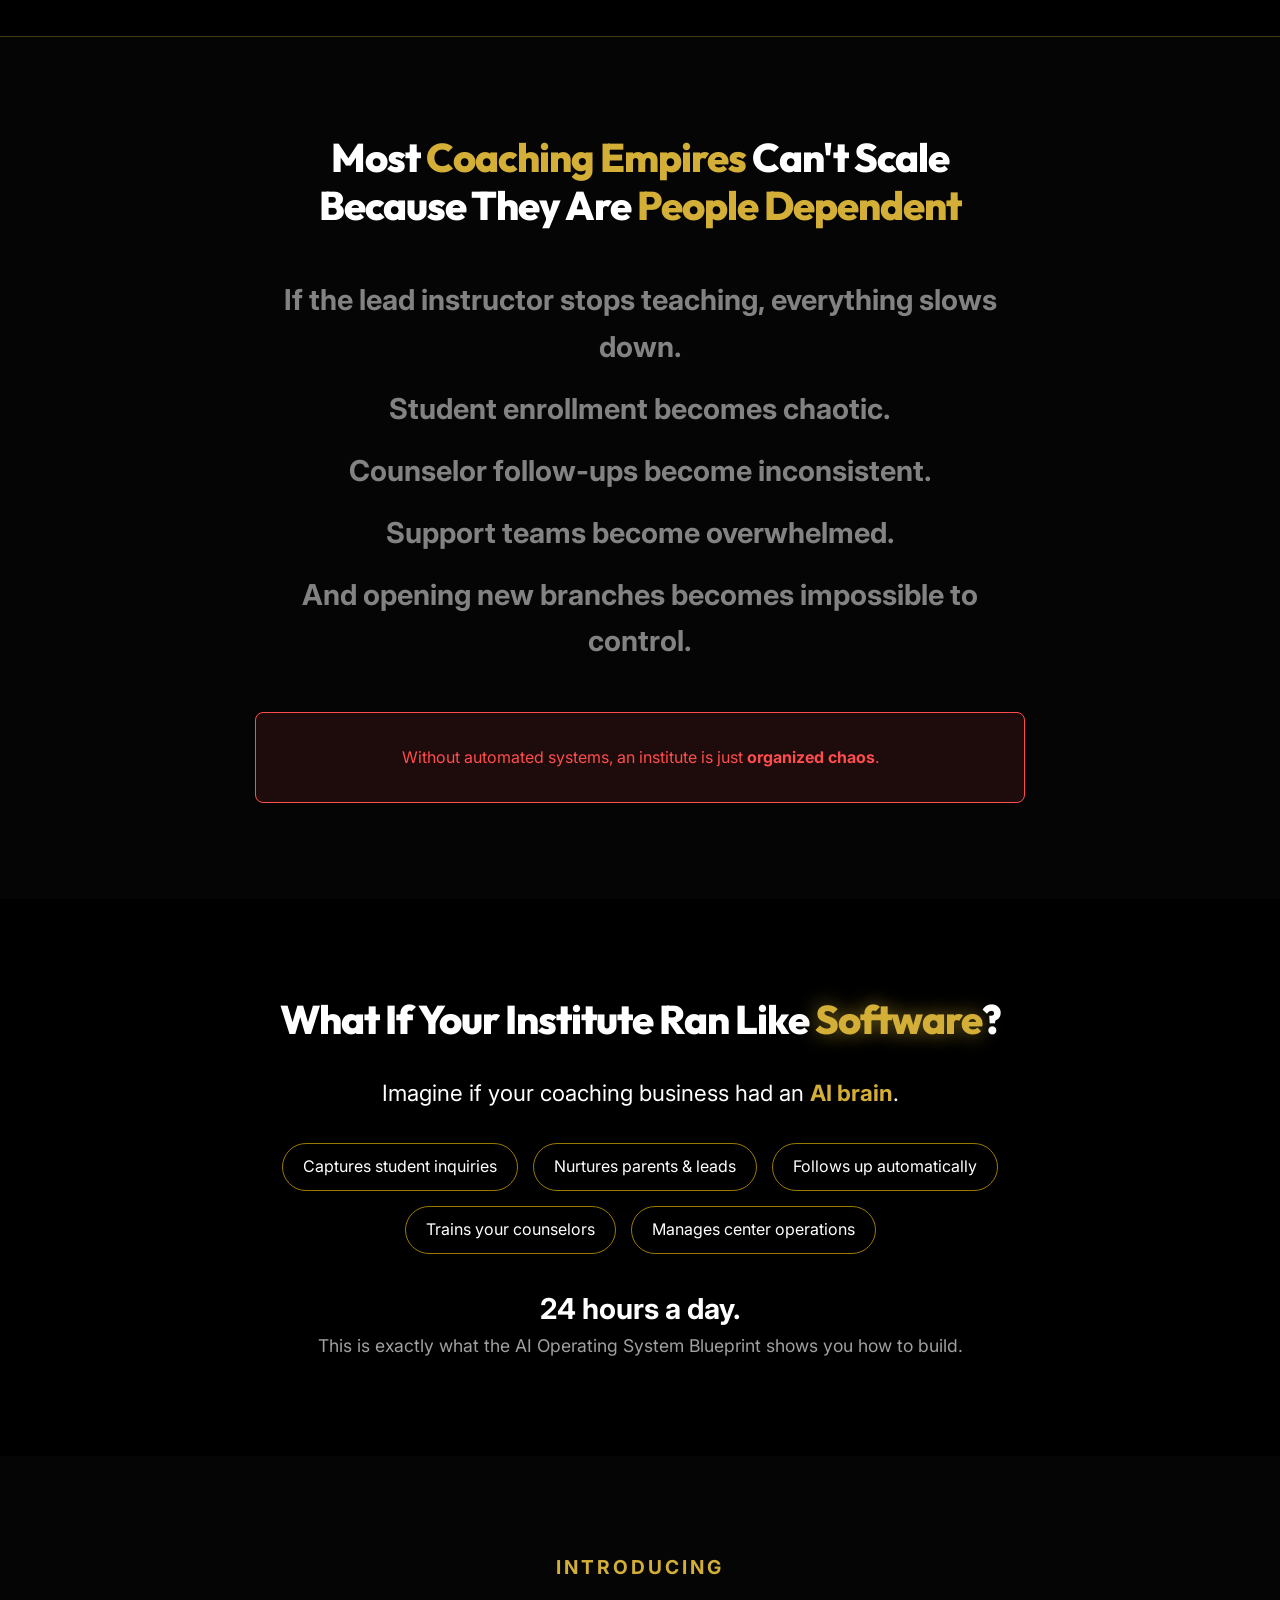
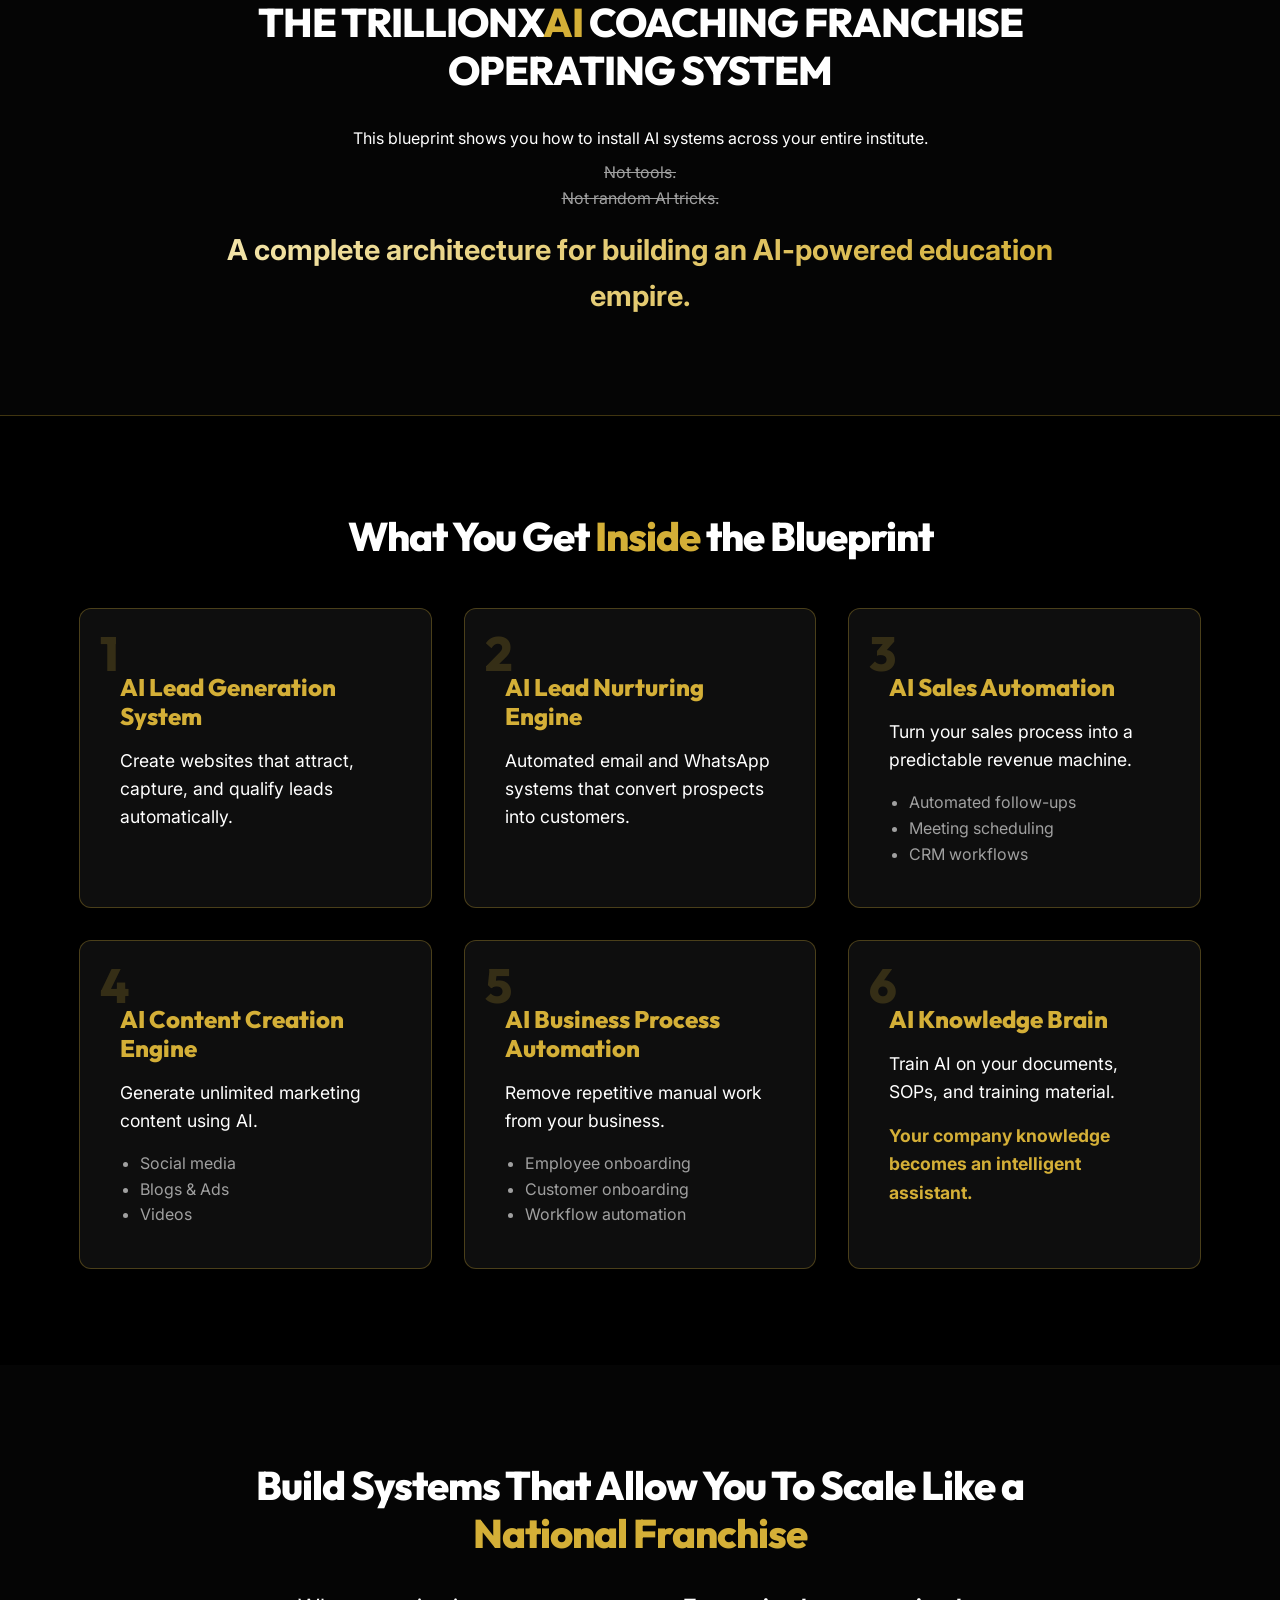
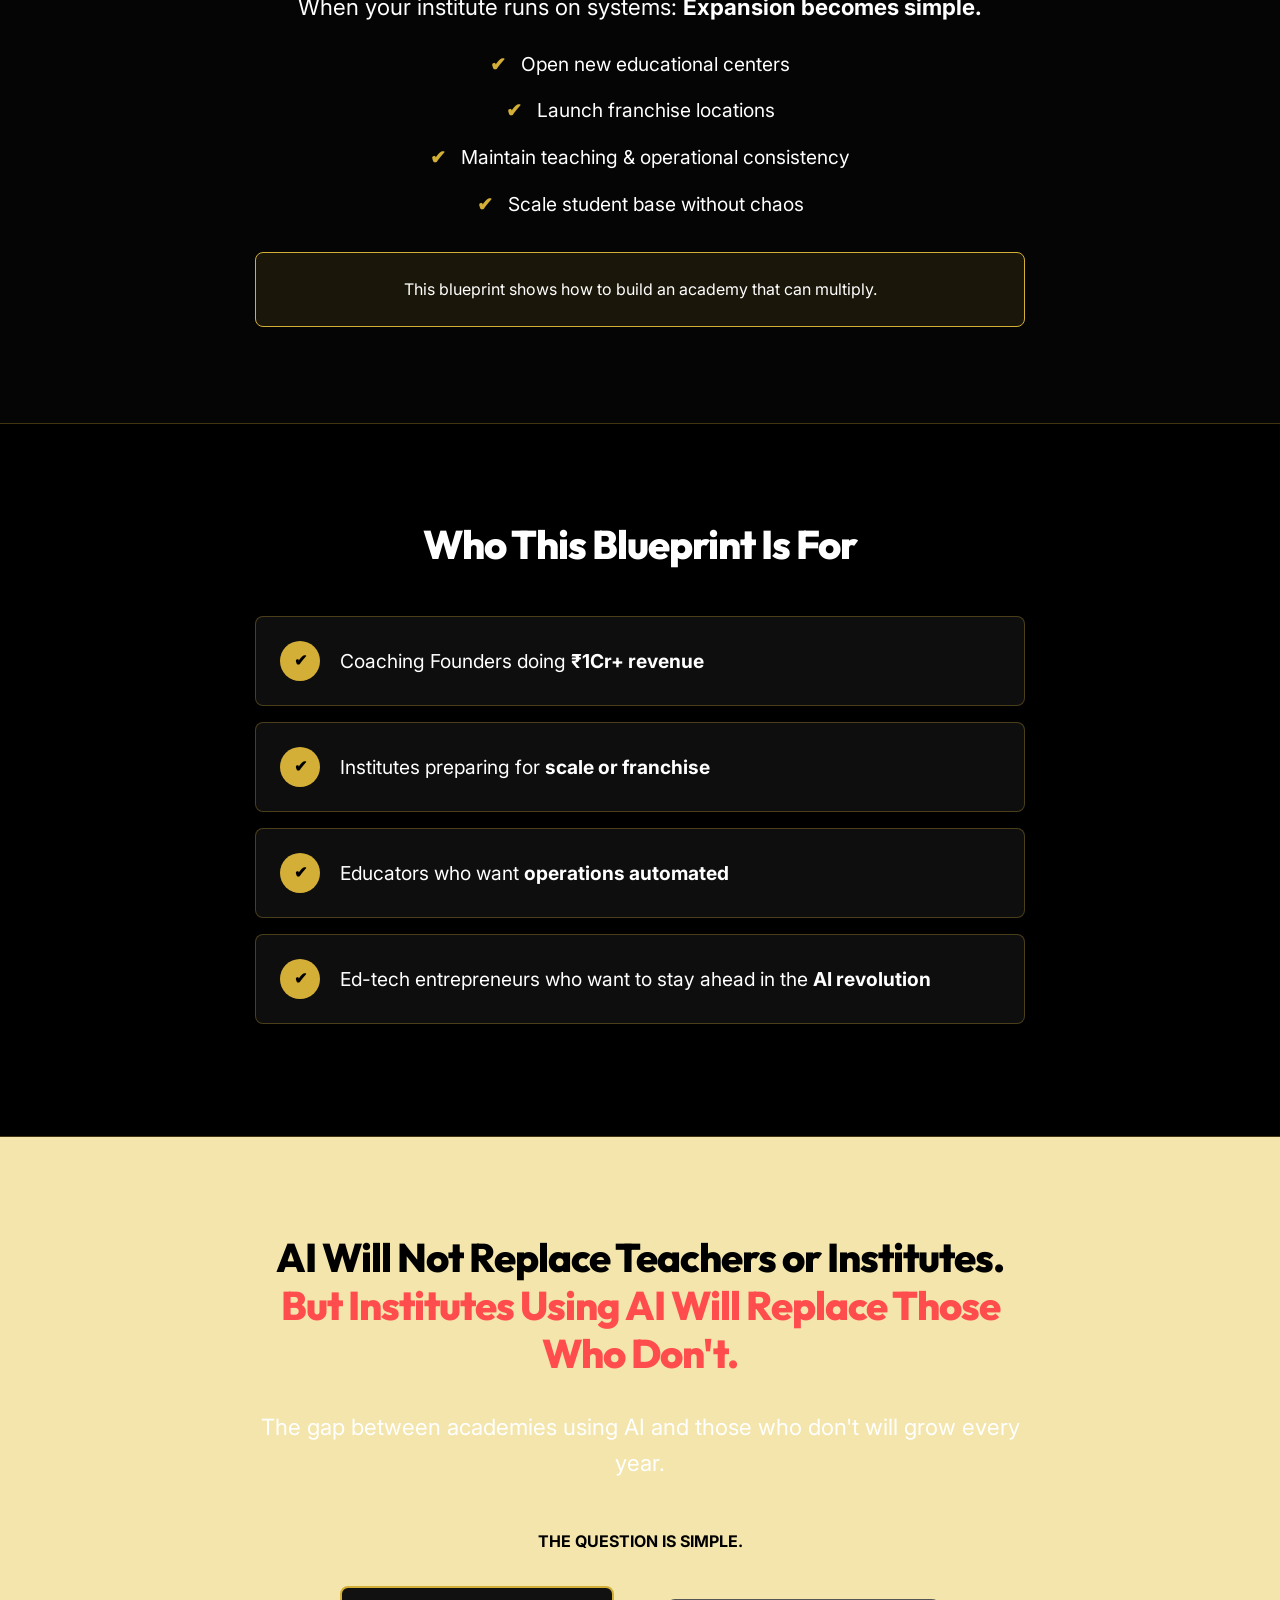
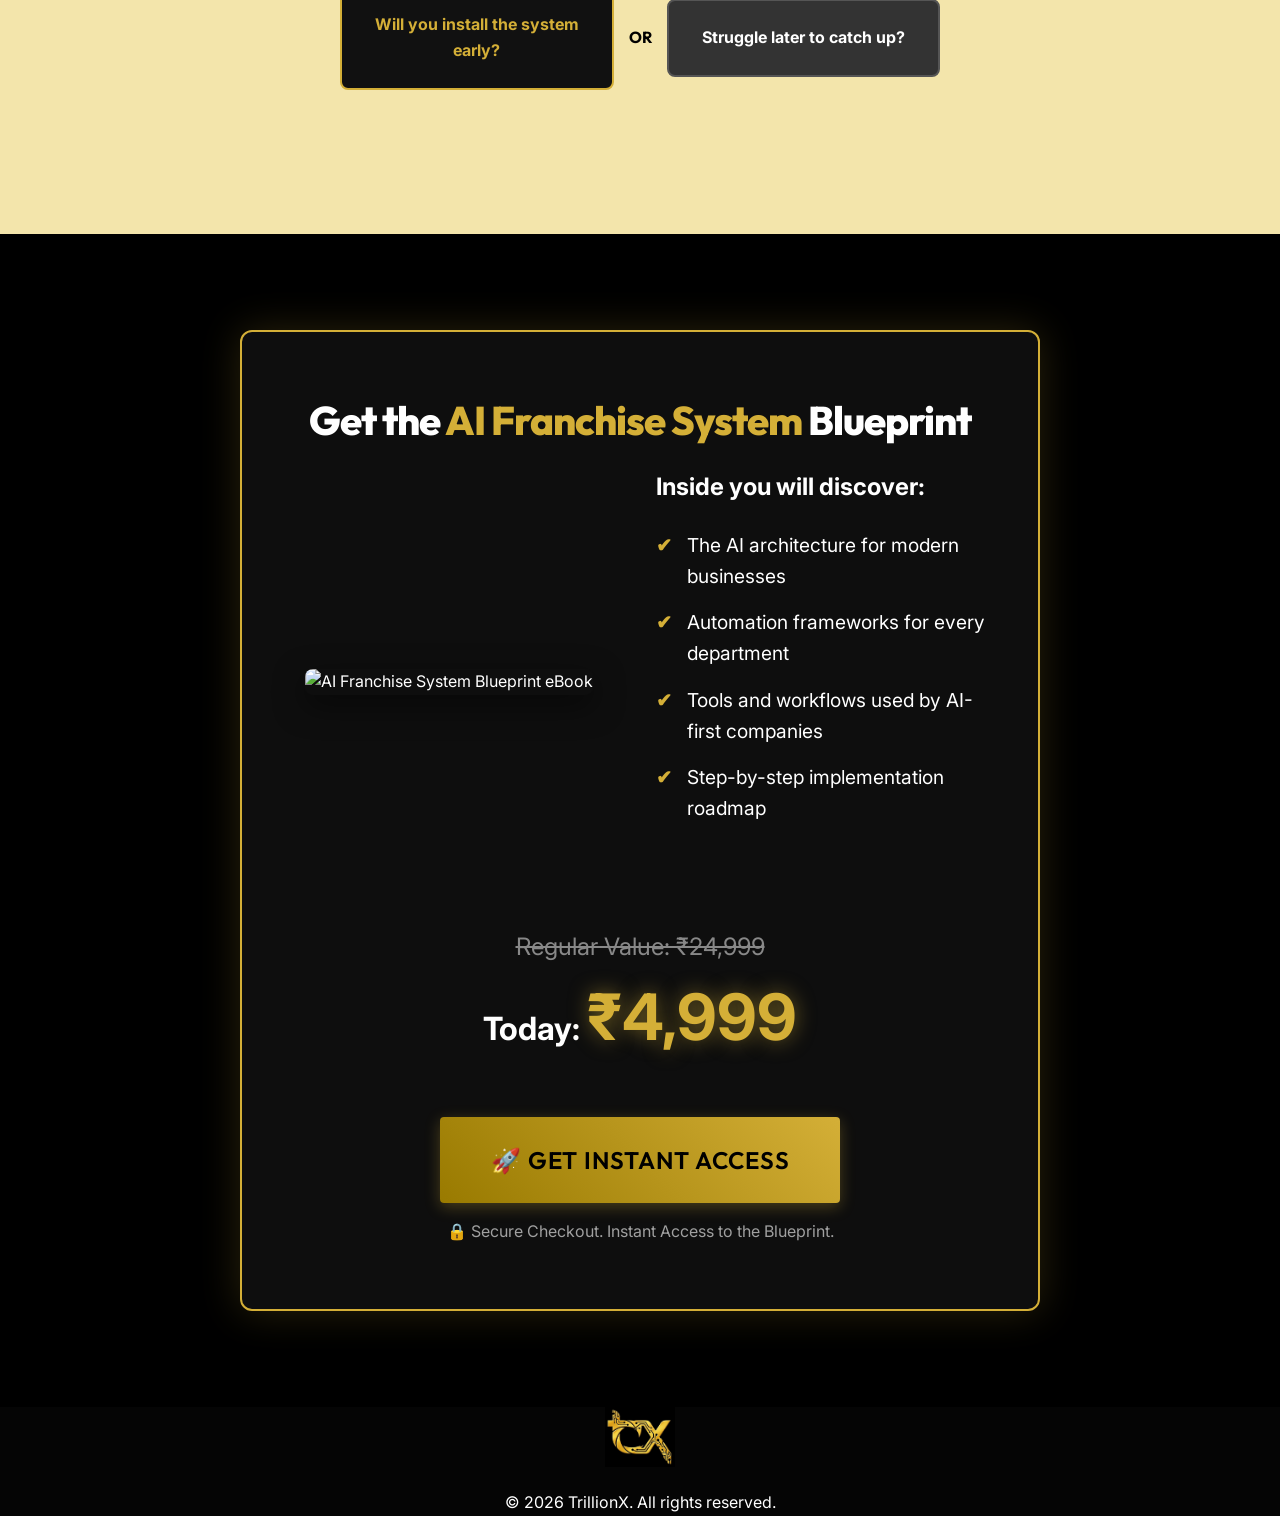
==== commit 288cb273: "mob responsive" ====
--- a/index.html
+++ b/index.html
@@ -45,7 +45,7 @@
                 to ₹10Cr, ₹50Cr, and beyond.</p>
 
             <div class="cta-wrapper reveal fade-up delay-3">
-                <a href="checkout.html" class="btn btn-primary btn-large pulse-glow">🔥 Get the AI Scale Blueprint</a>
+                <a href="checkout.html" class="btn btn-primary btn-large pulse-glow">Get the AI Scale Blueprint🔥</a>
                 <p class="cta-microcopy">One-time access &bull; Proven frameworks &bull; Instant download</p>
             </div>
         </div>
@@ -357,6 +357,14 @@
         </div>
     </div>
 
+    <a class="whatsapp-float" href="https://wa.me/918431975346?text=I%20have%20a%20query"
+        target="_blank" rel="noopener noreferrer" aria-label="Chat on WhatsApp">
+        <svg viewBox="0 0 32 32" aria-hidden="true" focusable="false">
+            <path
+                d="M16.02 3.2c-7.08 0-12.8 5.7-12.8 12.74 0 2.25.6 4.45 1.72 6.38L3 29l6.9-1.8a12.9 12.9 0 0 0 6.12 1.56h.01c7.07 0 12.8-5.7 12.8-12.74 0-3.4-1.34-6.6-3.78-9C22.62 4.57 19.42 3.2 16.02 3.2zm0 23.35h-.01a10.7 10.7 0 0 1-5.45-1.48l-.39-.23-4.1 1.07 1.1-3.97-.26-.4a10.5 10.5 0 0 1-1.64-5.52c0-5.87 4.8-10.64 10.73-10.64 2.86 0 5.55 1.1 7.58 3.12a10.51 10.51 0 0 1 3.15 7.51c0 5.87-4.8 10.64-10.71 10.64zm5.9-7.95c-.32-.16-1.9-.93-2.2-1.03-.3-.1-.52-.16-.74.16-.21.31-.84 1.03-1.03 1.25-.2.23-.38.25-.7.08-.32-.16-1.35-.5-2.57-1.58-.95-.85-1.6-1.9-1.79-2.22-.19-.31-.02-.48.14-.64.15-.14.32-.37.48-.56.16-.2.22-.33.33-.55.1-.23.05-.42-.03-.58-.08-.17-.74-1.77-1.01-2.43-.27-.63-.54-.54-.74-.55h-.63c-.22 0-.58.08-.88.4-.3.31-1.16 1.13-1.16 2.76 0 1.62 1.2 3.2 1.37 3.42.16.21 2.32 3.68 5.73 5.01 3.42 1.33 3.42.89 4.04.83.62-.06 1.9-.77 2.17-1.52.27-.75.27-1.4.19-1.53-.08-.12-.3-.2-.62-.36z" />
+        </svg>
+    </a>
+
     <script src="main.js"></script>
 </body>
 
--- a/styles.css
+++ b/styles.css
@@ -33,6 +33,11 @@
     font-family: var(--font-body);
     line-height: 1.6;
     overflow-x: hidden;
+}
+
+img {
+    max-width: 100%;
+    height: auto;
 }
 
 /* Typography Utility Classes */
@@ -861,6 +866,34 @@
     white-space: nowrap;
 }
 
+/* Floating WhatsApp Button */
+.whatsapp-float {
+    position: fixed;
+    right: 16px;
+    bottom: 108px;
+    width: 44px;
+    height: 44px;
+    border-radius: 50%;
+    background: #25d366;
+    display: flex;
+    align-items: center;
+    justify-content: center;
+    box-shadow: 0 10px 20px rgba(0, 0, 0, 0.35);
+    z-index: 1200;
+    transition: transform 0.2s ease, box-shadow 0.2s ease;
+}
+
+.whatsapp-float svg {
+    width: 22px;
+    height: 22px;
+    fill: #ffffff;
+}
+
+.whatsapp-float:hover {
+    transform: translateY(-2px);
+    box-shadow: 0 14px 24px rgba(0, 0, 0, 0.4);
+}
+
 /* Footer Fixes */
 .footer-logo {
     max-height: 60px;
@@ -868,37 +901,232 @@
 }
 
 /* Responsive Adjustments */
+@media (max-width: 1024px) {
+    .hero-section {
+        min-height: 700px;
+        height: auto;
+        padding: 9rem 0 6rem;
+    }
+
+    .hero-content .headline {
+        font-size: 3.2rem;
+    }
+
+    .hero-content .subheadline {
+        font-size: 1.35rem;
+    }
+
+    .section-title {
+        font-size: 2.2rem;
+    }
+}
+
 @media (max-width: 768px) {
+    .section {
+        padding: 4rem 0;
+    }
+
+    .navbar {
+        position: sticky;
+        top: 0;
+        padding: 1rem 0;
+        background: rgba(0, 0, 0, 0.92);
+        border-bottom: 1px solid var(--color-glass-border);
+        backdrop-filter: blur(6px);
+        -webkit-backdrop-filter: blur(6px);
+    }
+
+    .nav-container {
+        gap: 10px;
+    }
+
+    .logo img {
+        height: 34px;
+    }
+
+    .hero-section {
+        min-height: auto;
+        padding: 4.5rem 0 5rem;
+    }
+
     .hero-content .headline {
-        font-size: 2.8rem;
+        font-size: 2.2rem;
+        line-height: 1.15;
     }
 
     .hero-content .subheadline {
-        font-size: 1.2rem;
+        font-size: 1.05rem;
+    }
+
+    .hero-content .supporting-line {
+        font-size: 1rem;
+        margin-bottom: 2rem;
     }
 
     .section-title {
-        font-size: 2rem;
+        font-size: 1.85rem;
+        margin-bottom: 1rem;
     }
 
     .content-split {
         flex-direction: column;
+        gap: 1.5rem;
     }
 
     .offer-split {
         flex-direction: column;
+        gap: 1rem;
+    }
+
+    .glass-card {
+        padding: 1.5rem;
+    }
+
+    .lead-text {
+        font-size: 1.1rem;
+    }
+
+    .emphasize {
+        font-size: 1.4rem;
+    }
+
+    .problem-text {
+        font-size: 1.3rem;
+    }
+
+    .features-grid {
+        grid-template-columns: 1fr;
+    }
+
+    .audience-list li {
+        align-items: flex-start;
+    }
+
+    .opt {
+        min-width: 200px;
     }
 
     .btn-massive {
         font-size: 1.2rem;
+        padding: 1.1rem 1.2rem;
     }
 
     .nav-cta-btn {
         padding: 0.65rem 1.2rem;
         font-size: 0.8rem;
+        white-space: nowrap;
     }
 
     .timer-container {
         justify-content: center;
+        flex-direction: column;
+        gap: 10px;
+    }
+
+    .timer-text {
+        font-size: 1rem;
+        justify-content: center;
+        text-align: center;
+    }
+
+    .timer-clock {
+        justify-content: center;
+    }
+
+    .timer-btn {
+        width: 100%;
+        max-width: 260px;
+        text-align: center;
+    }
+
+    .whatsapp-float {
+        right: 12px;
+        bottom: 132px;
+        width: 42px;
+        height: 42px;
+    }
+}
+
+@media (max-width: 480px) {
+    .container {
+        width: 94%;
+        padding: 0 10px;
+    }
+
+    .nav-container {
+        flex-wrap: wrap;
+        justify-content: center;
+    }
+
+    .logo {
+        width: 100%;
+        display: flex;
+        justify-content: center;
+    }
+
+    .nav-cta-btn {
+        width: auto;
+    }
+
+    .hero-content .headline {
+        font-size: 1.8rem;
+    }
+
+    .hero-content .subheadline {
+        font-size: 0.98rem;
+    }
+
+    .hero-content .supporting-line {
+        font-size: 0.92rem;
+    }
+
+    .section-title {
+        font-size: 1.55rem;
+    }
+
+    .cross-list li,
+    .check-list li,
+    .audience-list p,
+    .fc-desc {
+        font-size: 1rem;
+    }
+
+    .btn {
+        padding: 0.9rem 1.1rem;
+    }
+
+    .btn-large {
+        width: 100%;
+        font-size: 1rem;
+    }
+
+    .offer-box {
+        padding: 2.25rem 1rem;
+    }
+
+    .text-giant {
+        font-size: 2.6rem;
+    }
+
+    .sticky-timer-bar {
+        padding: 10px 0;
+    }
+
+    .timer-block {
+        min-width: 52px;
+        padding: 4px 8px;
+    }
+
+    .timer-block span.num {
+        font-size: 1.2rem;
+    }
+
+    .timer-btn {
+        max-width: 100%;
+    }
+
+    .whatsapp-float {
+        width: 40px;
+        height: 40px;
     }
 }
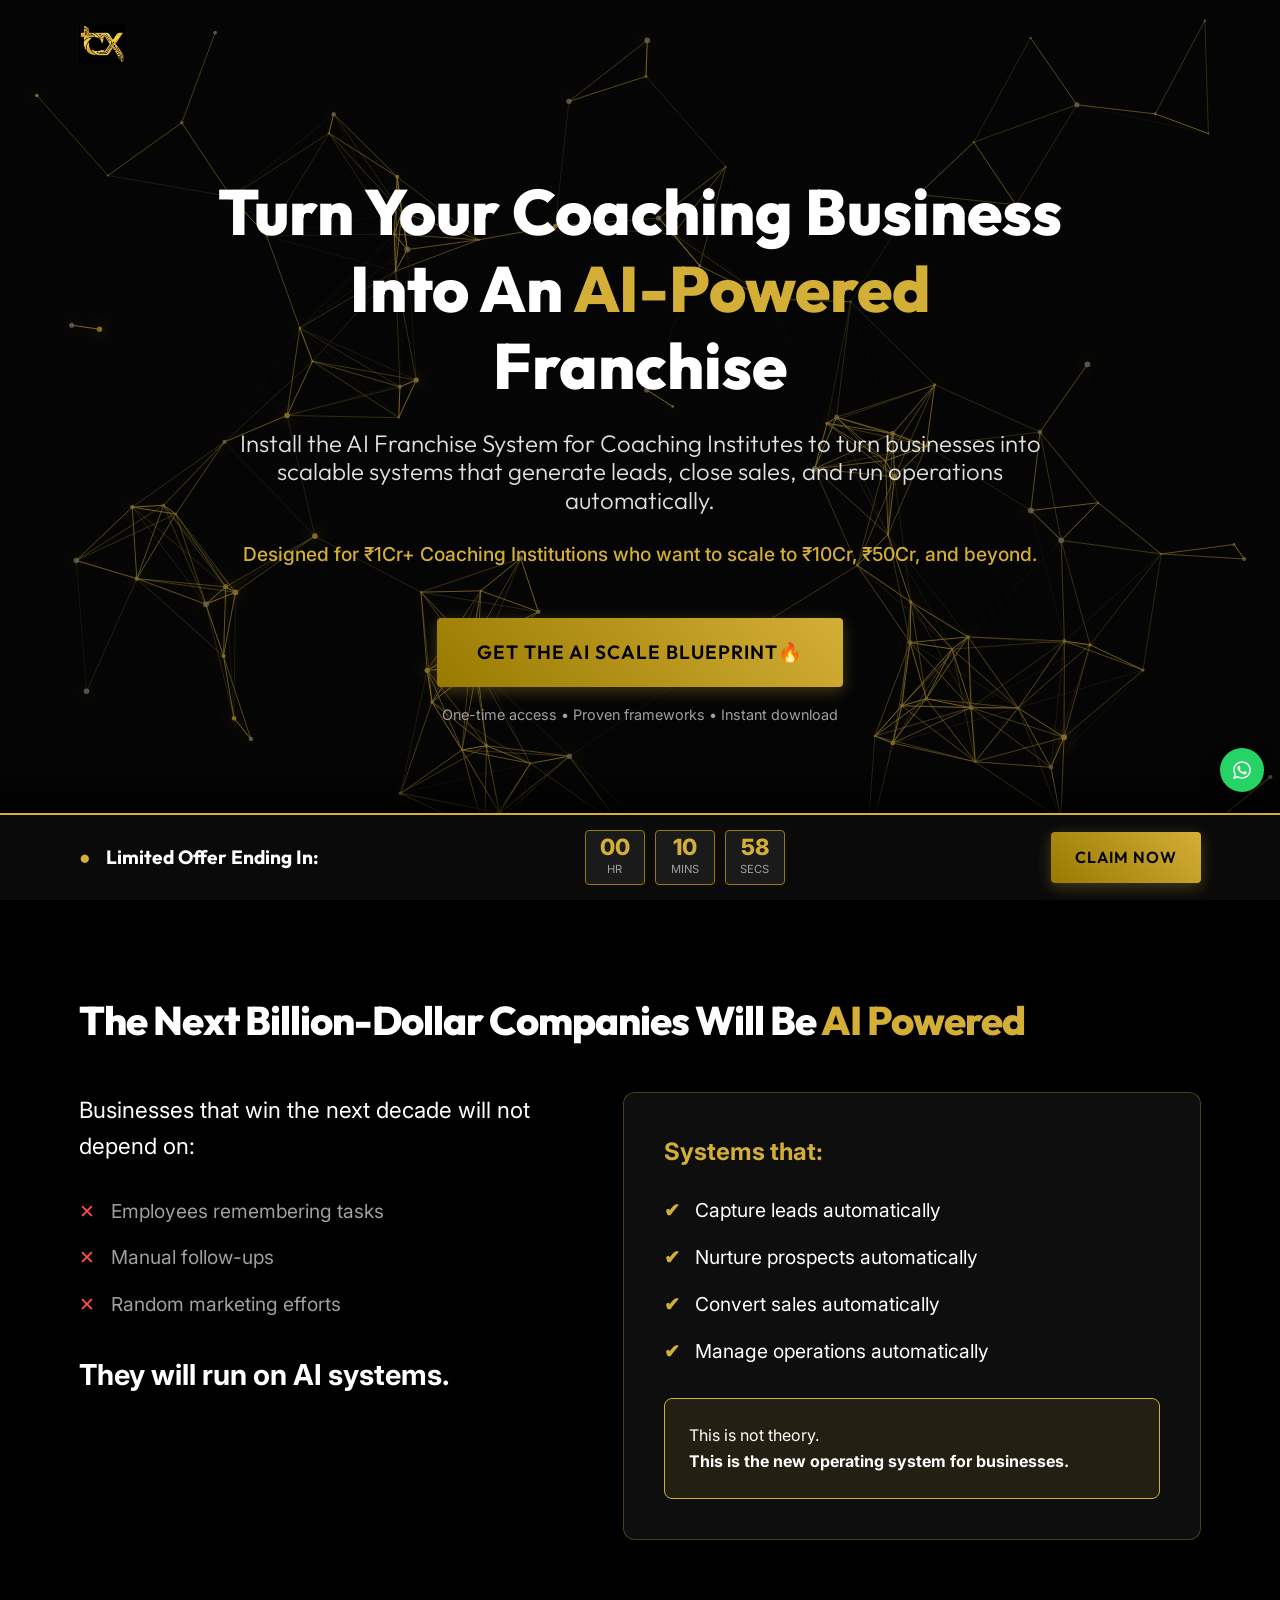
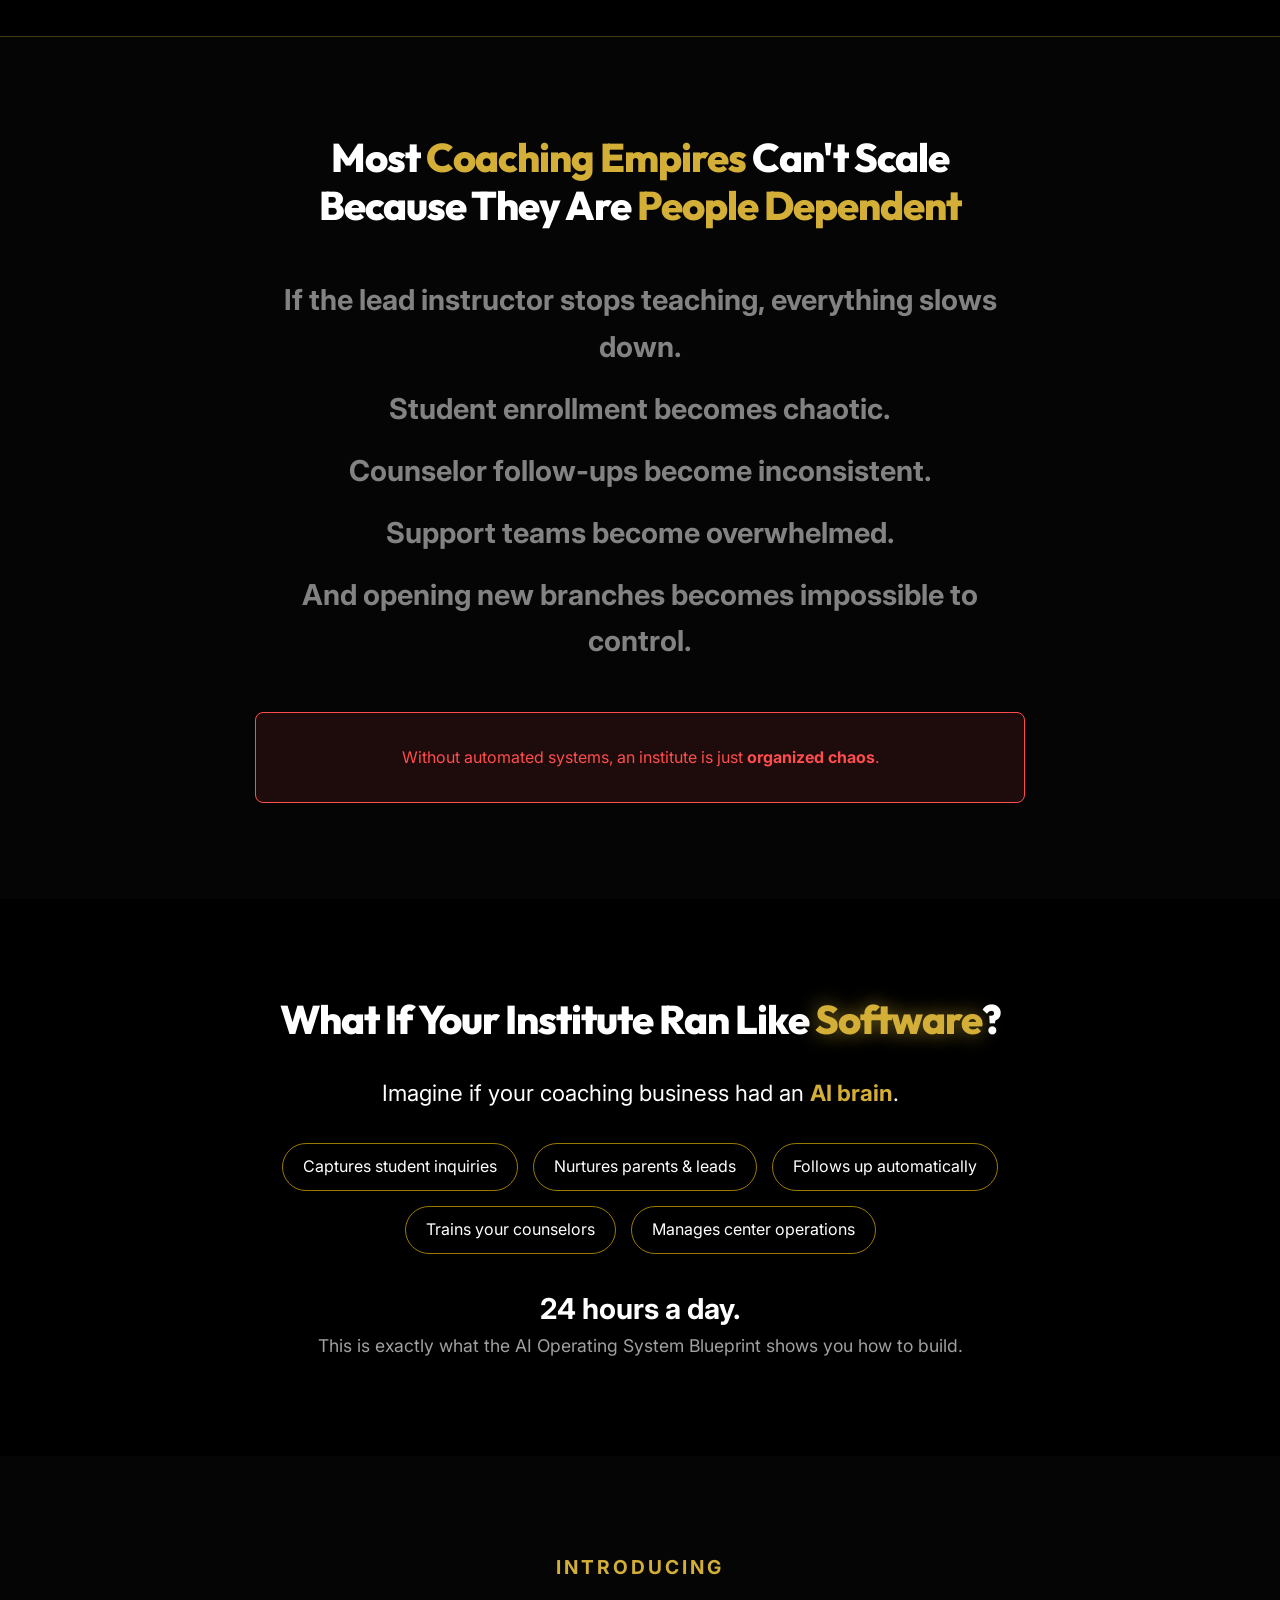
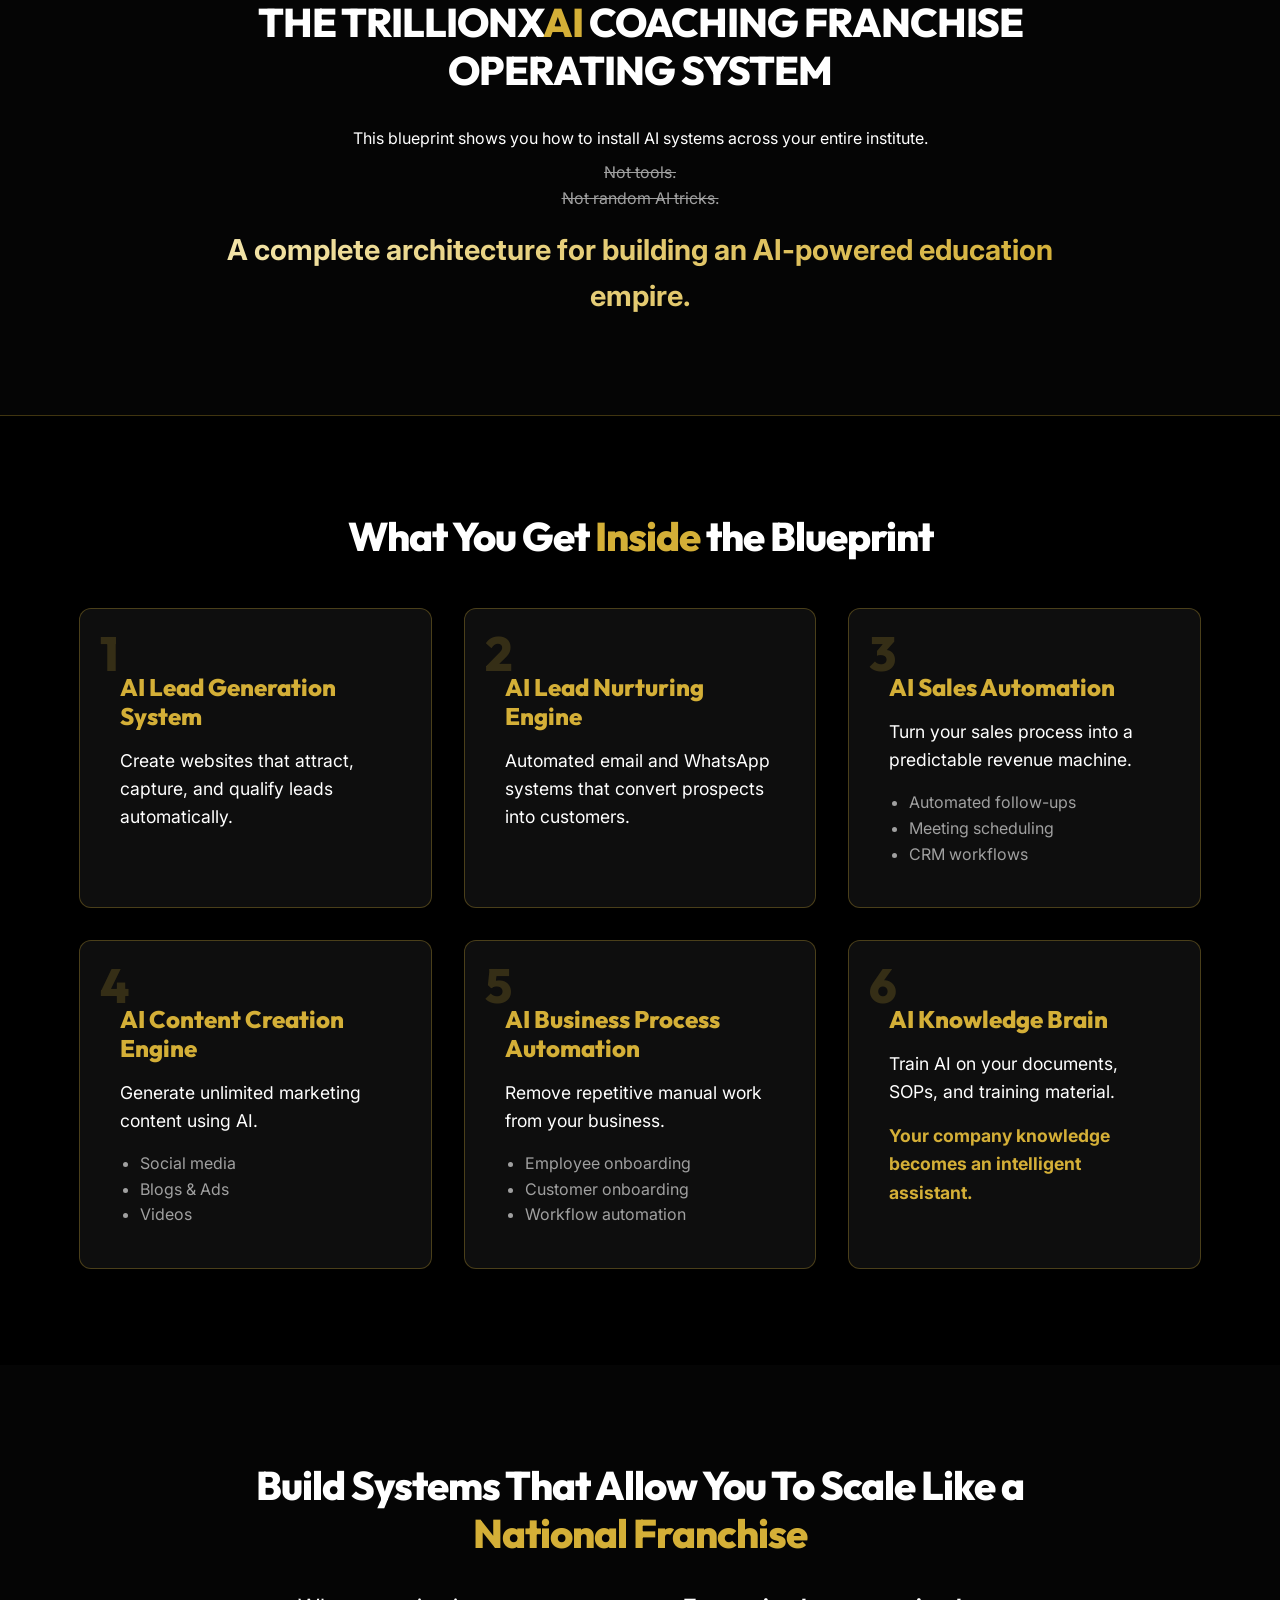
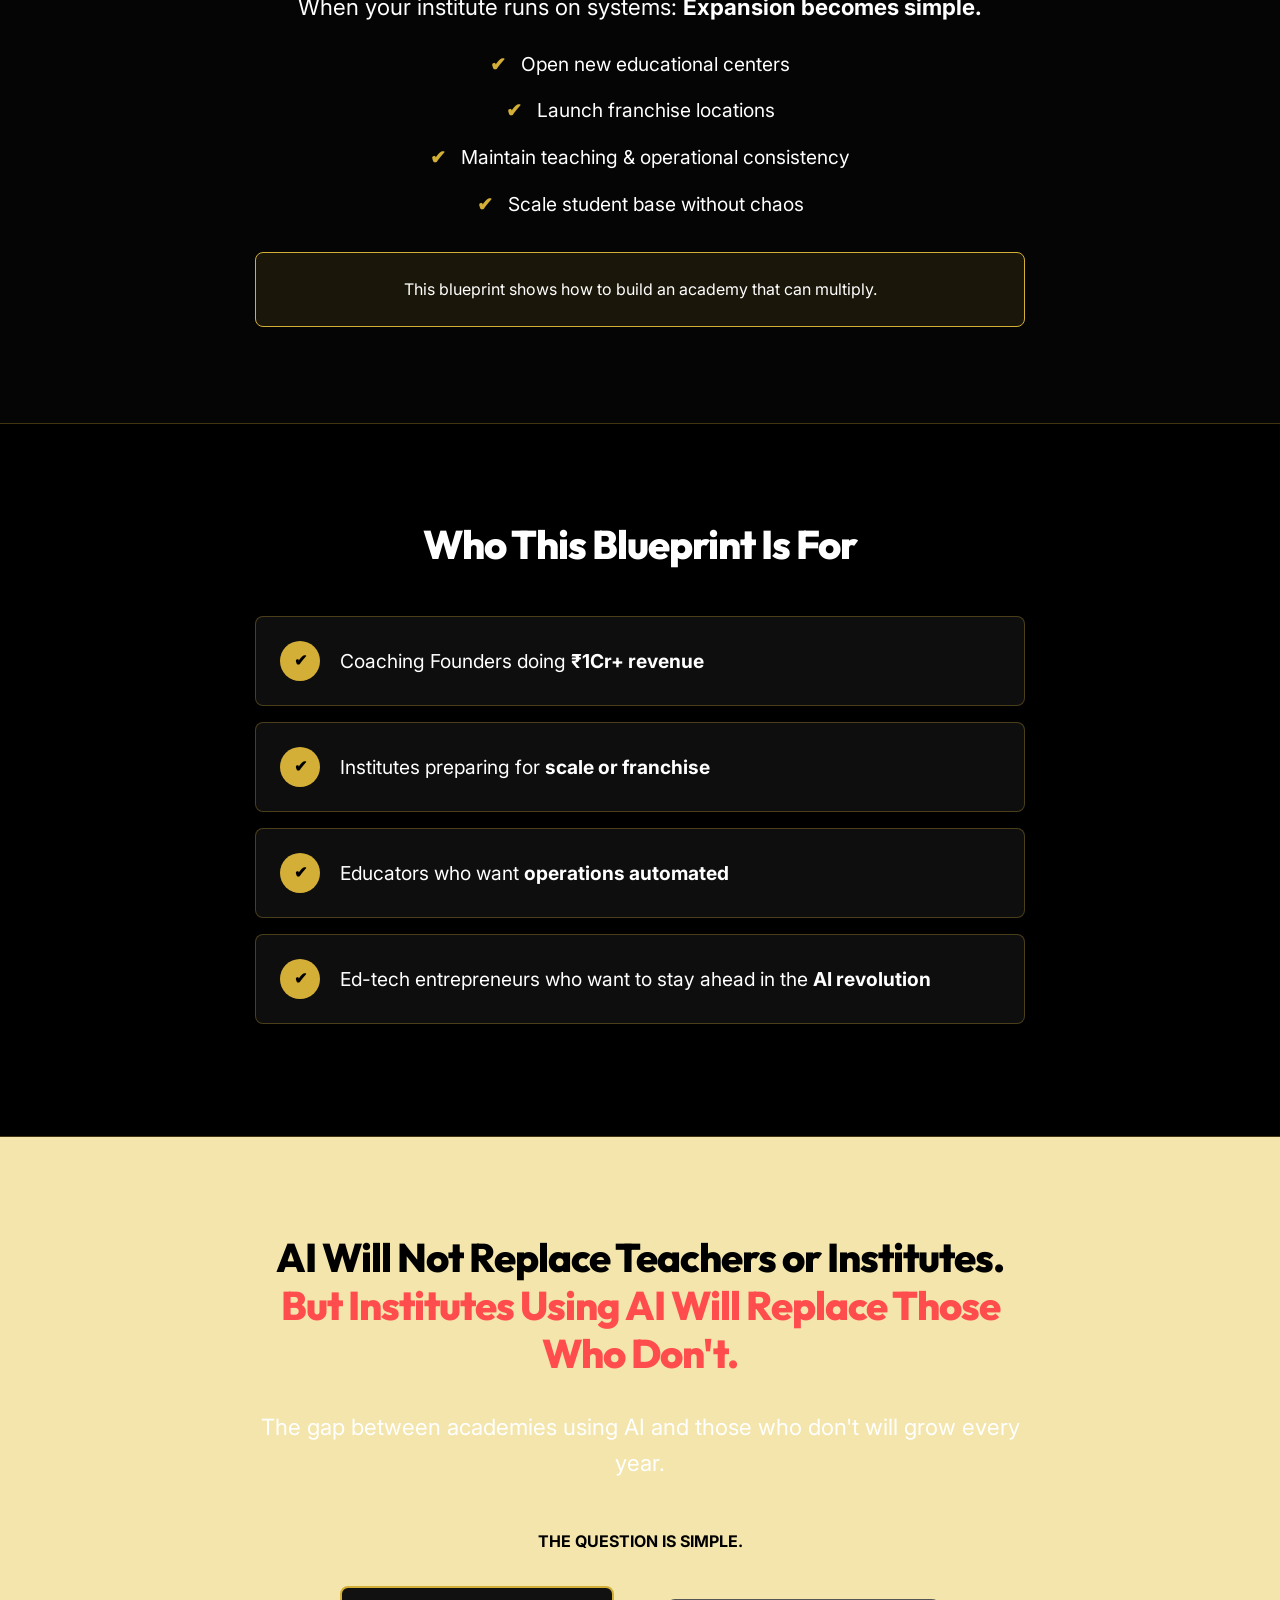
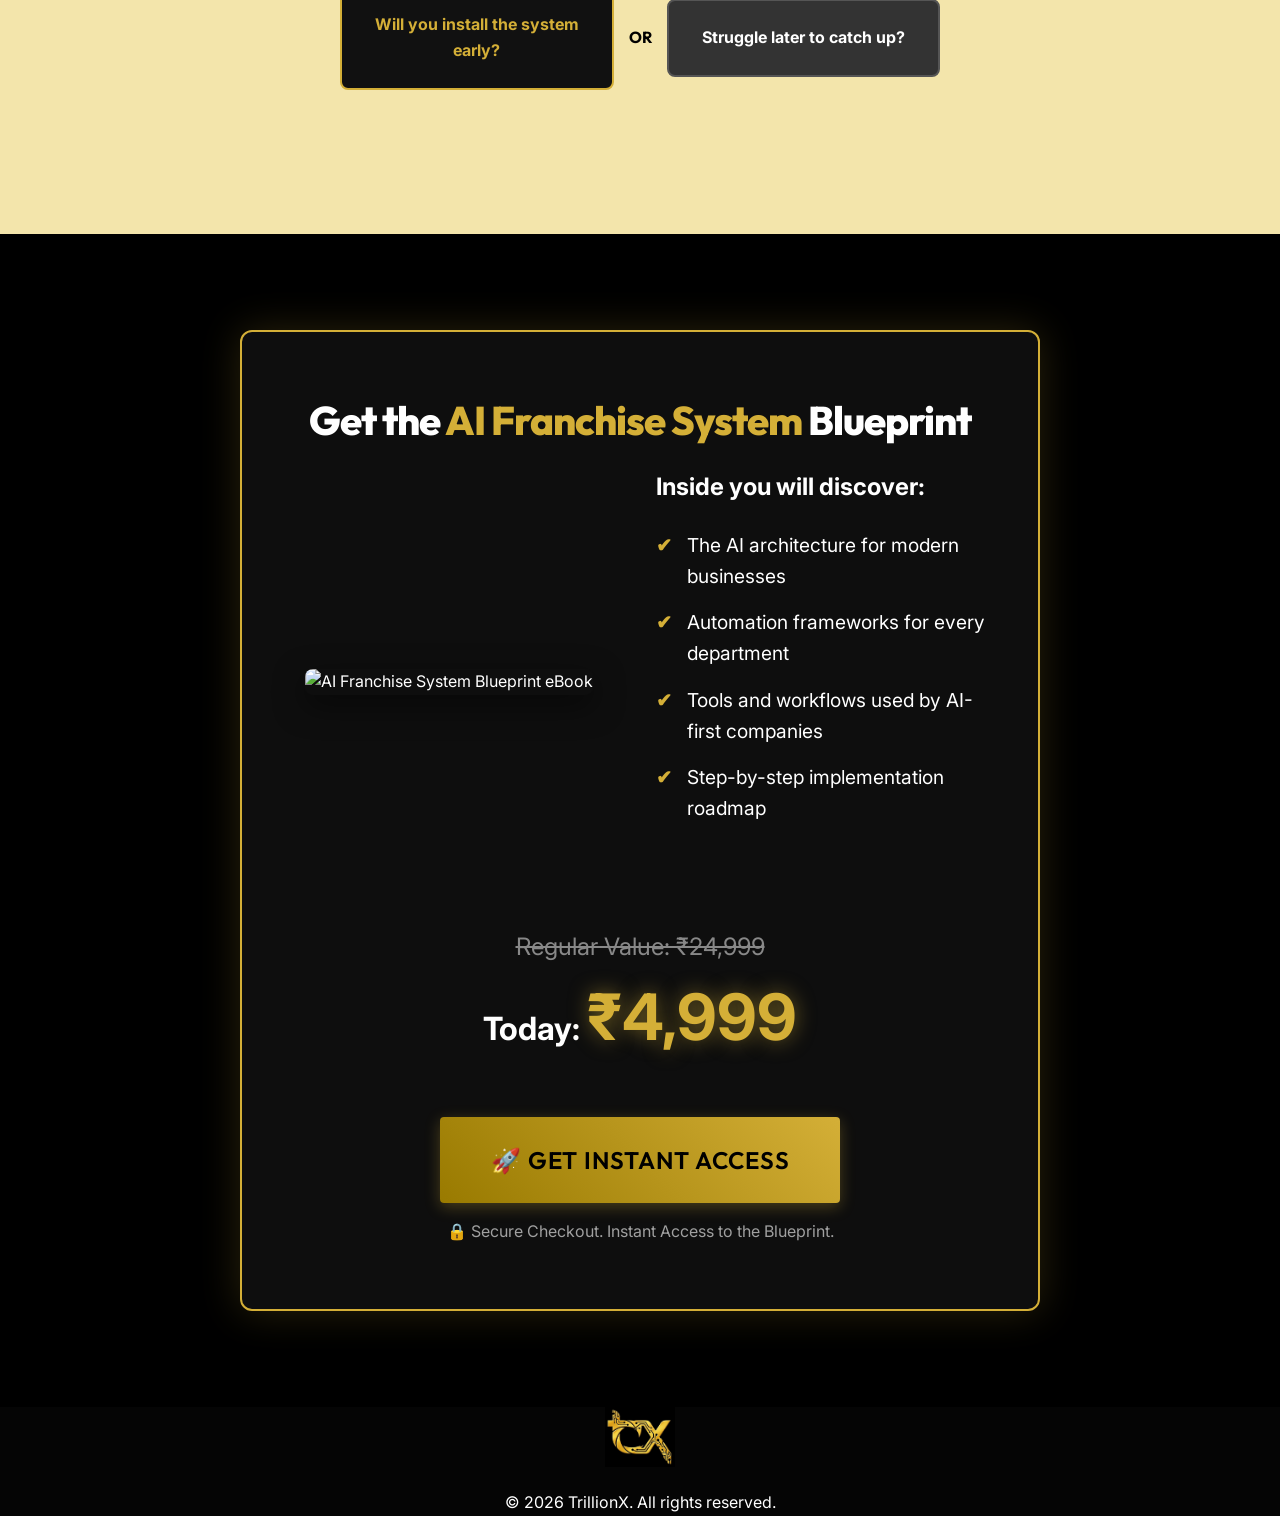
==== commit 94eabf4f: "mob responsive2" ====
--- a/index.html
+++ b/index.html
@@ -28,7 +28,6 @@
             <div class="logo">
                 <img src="assets/tx-logo.jpeg" alt="TrillionX Logo">
             </div>
-            <a href="checkout.html" class="btn btn-outline glow-hover nav-cta-btn">Get Started</a>
         </div>
     </nav>
 
